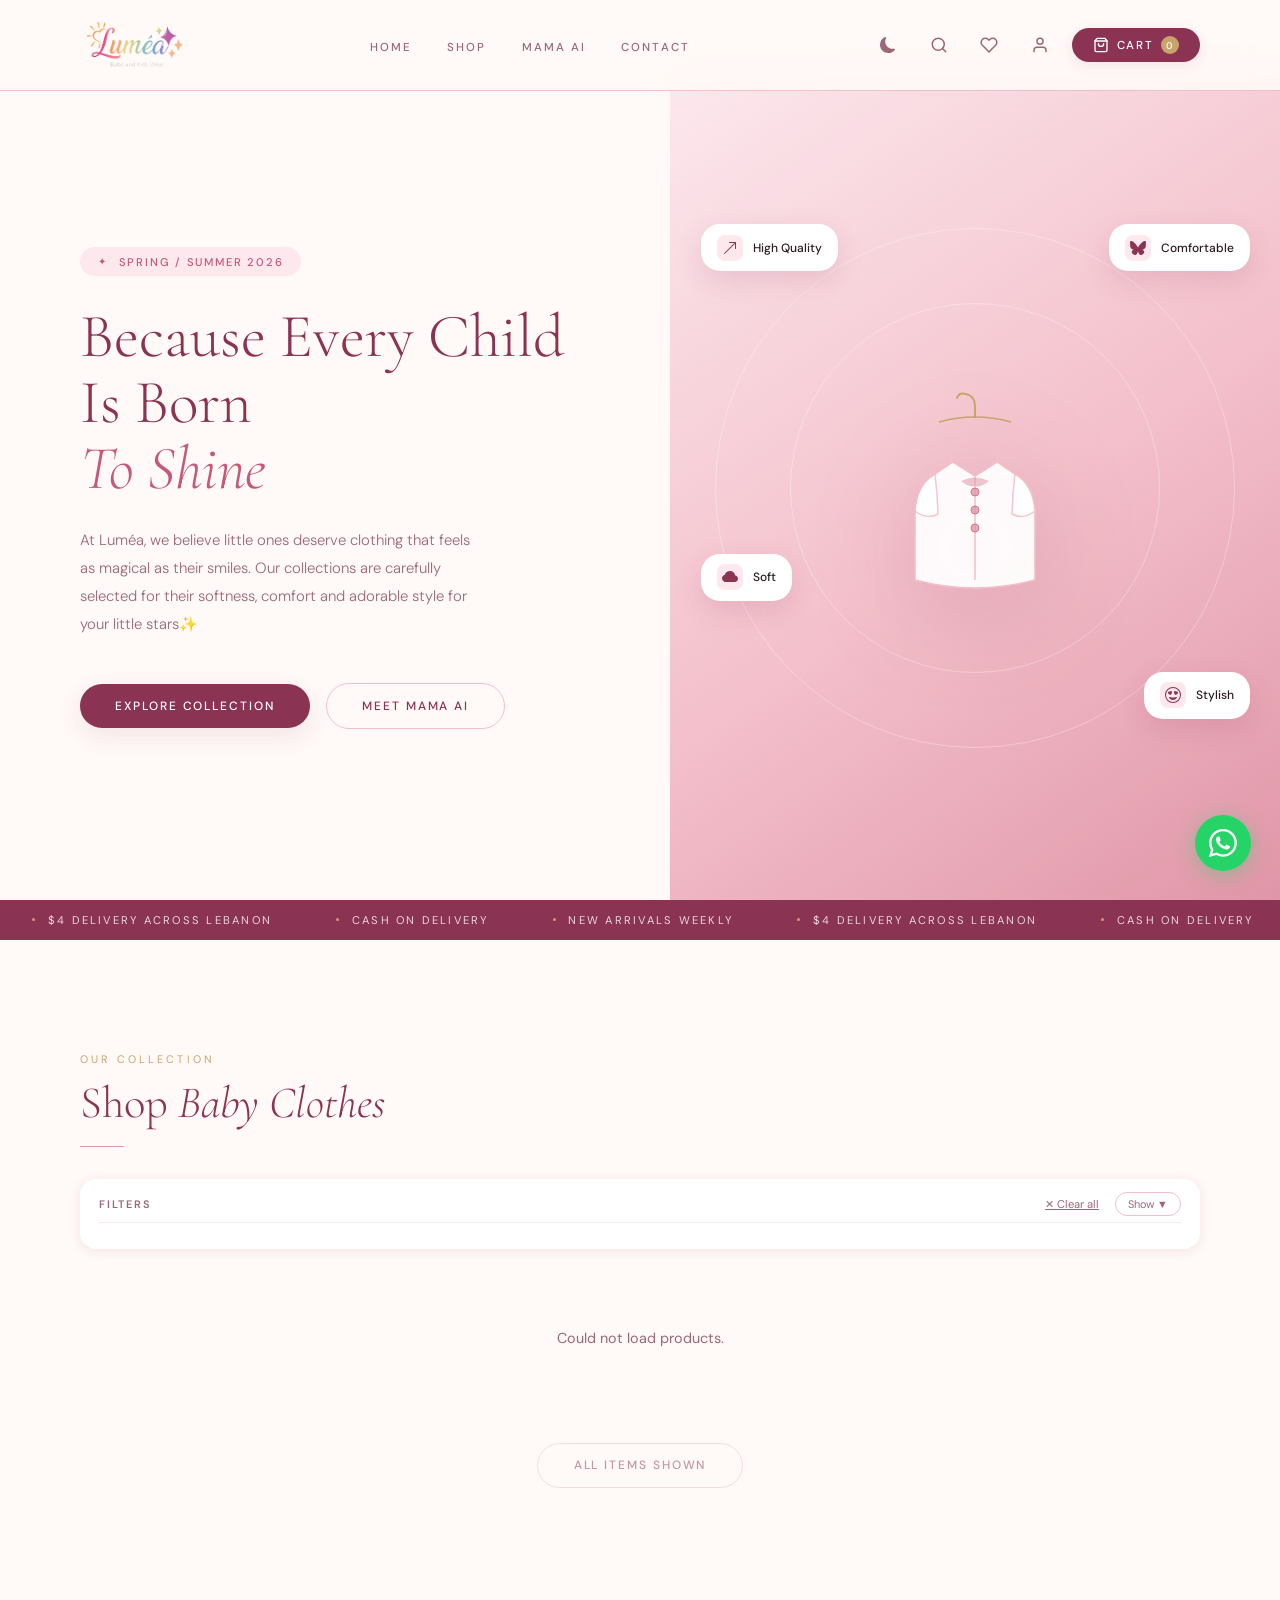
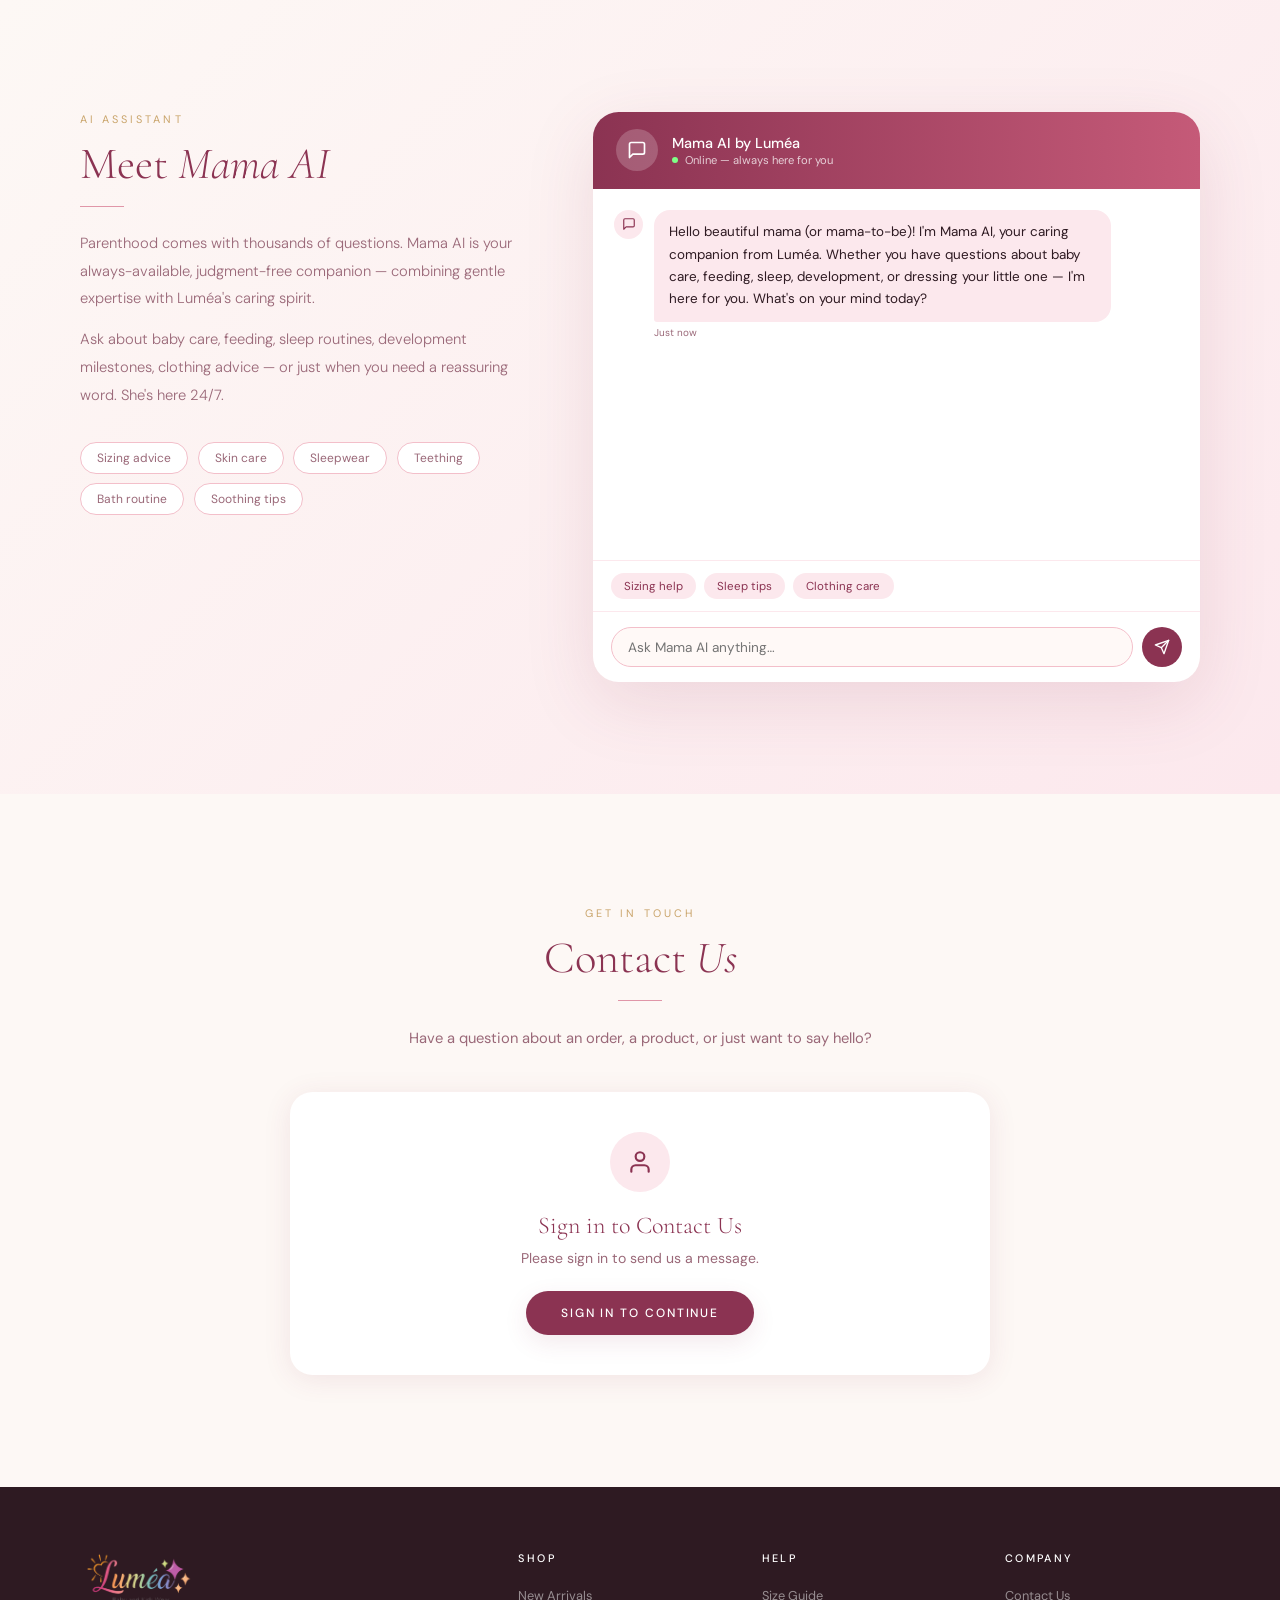
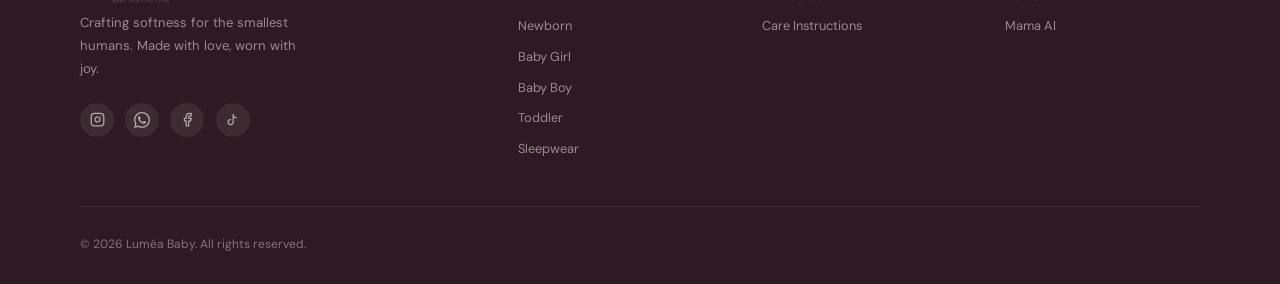
==== lumea/index.html @ 4247f4a2 "Updated version of project" ====
<!DOCTYPE html>
<html lang="en">
<head>
  <meta charset="UTF-8"/>
  <meta name="viewport" content="width=device-width, initial-scale=1.0"/>
  <meta name="color-scheme" content="only light"/>
  <meta name="theme-color" content="#fff9f7"/>
  <title>Luméa — Baby Clothes</title>
  <link rel="preconnect" href="https://fonts.googleapis.com">
  <link rel="preconnect" href="https://fonts.gstatic.com" crossorigin>
  <link href="https://fonts.googleapis.com/css2?family=Cormorant+Garamond:ital,wght@0,300;0,400;0,600;1,300;1,400&family=DM+Sans:wght@300;400;500&display=swap" rel="stylesheet">
  <link rel="stylesheet" href="style.css">
</head>
<body>

<!-- NAV -->
<nav id="nav">
  <a href="#home" class="nav-logo" style="display:flex;align-items:center"><img src="logo.png" alt="Luméa" style="height:52px;width:auto;display:block"></a>
  <ul class="nav-links">
    <li><a href="#home">Home</a></li>
    <li><a href="#shop">Shop</a></li>
    <li><a href="#mama-ai">Mama AI</a></li>
    <li><a href="#contact-sec">Contact</a></li>
  </ul>
  <div class="nav-right">
    <button class="icon-btn" id="theme-btn" title="Toggle dark mode">
      <svg id="theme-icon-moon" xmlns="http://www.w3.org/2000/svg" width="16" height="16" fill="currentColor" viewBox="0 0 16 16"><path d="M6 .278a.77.77 0 0 1 .08.858 7.2 7.2 0 0 0-.878 3.46c0 4.021 3.278 7.277 7.318 7.277q.792-.001 1.533-.16a.79.79 0 0 1 .81.316.73.73 0 0 1-.031.893A8.35 8.35 0 0 1 8.344 16C3.734 16 0 12.286 0 7.71 0 4.266 2.114 1.312 5.124.06A.75.75 0 0 1 6 .278"/></svg>
      <svg id="theme-icon-sun" xmlns="http://www.w3.org/2000/svg" width="16" height="16" fill="currentColor" viewBox="0 0 16 16" style="display:none"><path d="M8 12a4 4 0 1 0 0-8 4 4 0 0 0 0 8M8 0a.5.5 0 0 1 .5.5v2a.5.5 0 0 1-1 0v-2A.5.5 0 0 1 8 0m0 13a.5.5 0 0 1 .5.5v2a.5.5 0 0 1-1 0v-2A.5.5 0 0 1 8 13m8-5a.5.5 0 0 1-.5.5h-2a.5.5 0 0 1 0-1h2a.5.5 0 0 1 .5.5M3 8a.5.5 0 0 1-.5.5h-2a.5.5 0 0 1 0-1h2A.5.5 0 0 1 3 8m10.657-5.657a.5.5 0 0 1 0 .707l-1.414 1.415a.5.5 0 1 1-.707-.708l1.414-1.414a.5.5 0 0 1 .707 0m-9.193 9.193a.5.5 0 0 1 0 .707L3.05 13.657a.5.5 0 0 1-.707-.707l1.414-1.414a.5.5 0 0 1 .707 0m9.193 2.121a.5.5 0 0 1-.707 0l-1.414-1.414a.5.5 0 0 1 .707-.707l1.414 1.414a.5.5 0 0 1 0 .707M4.464 4.465a.5.5 0 0 1-.707 0L2.343 3.05a.5.5 0 1 1 .707-.707l1.414 1.414a.5.5 0 0 1 0 .708"/></svg>
    </button>
    <button class="icon-btn" id="nav-search-btn" title="Search">
      <svg xmlns="http://www.w3.org/2000/svg" width="18" height="18" viewBox="0 0 24 24" fill="none" stroke="currentColor" stroke-width="2" stroke-linecap="round" stroke-linejoin="round"><circle cx="11" cy="11" r="8"/><path d="m21 21-4.35-4.35"/></svg>
    </button>
    <button class="icon-btn" id="nav-wish-btn" title="Wishlist">
      <svg xmlns="http://www.w3.org/2000/svg" width="18" height="18" viewBox="0 0 24 24" fill="none" stroke="currentColor" stroke-width="2" stroke-linecap="round" stroke-linejoin="round"><path d="M20.84 4.61a5.5 5.5 0 0 0-7.78 0L12 5.67l-1.06-1.06a5.5 5.5 0 0 0-7.78 7.78l1.06 1.06L12 21.23l7.78-7.78 1.06-1.06a5.5 5.5 0 0 0 0-7.78z"/></svg>
    </button>
    <button class="icon-btn" id="nav-account-btn" title="My Account">
      <svg xmlns="http://www.w3.org/2000/svg" width="18" height="18" viewBox="0 0 24 24" fill="none" stroke="currentColor" stroke-width="2" stroke-linecap="round" stroke-linejoin="round"><path d="M20 21v-2a4 4 0 0 0-4-4H8a4 4 0 0 0-4 4v2"/><circle cx="12" cy="7" r="4"/></svg>
    </button>
    <button class="cart-btn" id="cart-btn">
      <svg xmlns="http://www.w3.org/2000/svg" width="16" height="16" viewBox="0 0 24 24" fill="none" stroke="currentColor" stroke-width="2" stroke-linecap="round" stroke-linejoin="round"><path d="M6 2 3 6v14a2 2 0 0 0 2 2h14a2 2 0 0 0 2-2V6l-3-4z"/><line x1="3" y1="6" x2="21" y2="6"/><path d="M16 10a4 4 0 0 1-8 0"/></svg>
      Cart <span id="cart-count">0</span>
    </button>
  </div>
</nav>

<!-- HERO -->
<section id="home">
  <div class="hero-left">
    <div class="hero-tag">Spring / Summer 2026</div>
    <h1 class="hero-h1">Because Every Child<br>Is Born<br><em>To Shine</em></h1>
    <p class="hero-p">At Luméa, we believe little ones deserve clothing that feels as magical as their smiles. Our collections are carefully selected for their softness, comfort and adorable style for your little stars✨</p>
    <div class="hero-btns">
      <a href="#shop" class="btn-fill">Explore Collection</a>
      <a href="#mama-ai" class="btn-outline">Meet Mama AI</a>
    </div>
  </div>
  <div class="hero-right">
    <div class="hero-ring ring-a"></div>
    <div class="hero-ring ring-b"></div>
    <div class="hero-svg-wrap">
      <svg width="200" height="260" viewBox="0 0 200 260" fill="none" xmlns="http://www.w3.org/2000/svg">
        <path d="M60 118 Q42 128 40 155 L40 224 Q100 240 160 224 L160 155 Q158 128 140 118 L122 106 L100 120 L78 106 Z" fill="white" opacity=".93" stroke="#f3bfca" stroke-width="1.5"/>
        <line x1="100" y1="120" x2="100" y2="224" stroke="#f3bfca" stroke-width="1.5"/>
        <circle cx="100" cy="136" r="4" fill="#e096a8" opacity=".8" stroke="#c55a78" stroke-width="1"/>
        <circle cx="100" cy="154" r="4" fill="#e096a8" opacity=".8" stroke="#c55a78" stroke-width="1"/>
        <circle cx="100" cy="172" r="4" fill="#e096a8" opacity=".8" stroke="#c55a78" stroke-width="1"/>
        <path d="M78 106 Q68 90 100 86 Q132 90 122 106" fill="none" stroke="#f3bfca" stroke-width="1.8"/>
        <path d="M60 118 Q42 128 40 155 Q52 164 63 158 L62 138Z" fill="white" opacity=".9" stroke="#f3bfca" stroke-width="1.5"/>
        <path d="M140 118 Q158 128 160 155 Q148 164 137 158 L138 138Z" fill="white" opacity=".9" stroke="#f3bfca" stroke-width="1.5"/>
        <path d="M86 125 Q100 118 114 125 Q106 132 100 130 Q94 132 86 125Z" fill="#e096a8" opacity=".55"/>
        <path d="M100 50 Q100 40 91 38 Q84 36 82 42" fill="none" stroke="#c9a46a" stroke-width="2" stroke-linecap="round"/>
        <line x1="100" y1="50" x2="100" y2="62" stroke="#c9a46a" stroke-width="2"/>
        <path d="M64 66 Q100 56 136 66" fill="none" stroke="#c9a46a" stroke-width="1.5"/>
      </svg>
    </div>
    <div class="hero-pip pip-1">
      <div class="pip-ico"><svg xmlns="http://www.w3.org/2000/svg" width="16" height="16" fill="currentColor" viewBox="0 0 16 16"><path fill-rule="evenodd" d="M14 2.5a.5.5 0 0 0-.5-.5h-6a.5.5 0 0 0 0 1h4.793L2.146 13.146a.5.5 0 0 0 .708.708L13 3.707V8.5a.5.5 0 0 0 1 0z"/></svg></div>High Quality
    </div>
    <div class="hero-pip pip-2">
      <div class="pip-ico"><svg xmlns="http://www.w3.org/2000/svg" width="16" height="16" fill="currentColor" viewBox="0 0 16 16"><path d="M8 15A7 7 0 1 1 8 1a7 7 0 0 1 0 14m0 1A8 8 0 1 0 8 0a8 8 0 0 0 0 16"/><path d="M11.315 10.014a.5.5 0 0 1 .548.736A4.5 4.5 0 0 1 7.965 13a4.5 4.5 0 0 1-3.898-2.25.5.5 0 0 1 .548-.736h.005l.017.005.067.015.252.055c.215.046.515.108.857.169.693.124 1.522.242 2.152.242s1.46-.118 2.152-.242a27 27 0 0 0 1.109-.224l.067-.015.017-.004.005-.002zM4.756 4.566c.763-1.424 4.02-.12.952 3.434-4.496-1.596-2.35-4.298-.952-3.434m6.488 0c1.398-.864 3.544 1.838-.952 3.434-3.067-3.554.19-4.858.952-3.434"/></svg></div>Stylish
    </div>
    <div class="hero-pip pip-3">
      <div class="pip-ico"><svg xmlns="http://www.w3.org/2000/svg" width="16" height="16" fill="currentColor" viewBox="0 0 16 16"><path d="M4.406 3.342A5.53 5.53 0 0 1 8 2c2.69 0 4.923 2 5.166 4.579C14.758 6.804 16 8.137 16 9.773 16 11.569 14.502 13 12.687 13H3.781C1.708 13 0 11.366 0 9.318c0-1.763 1.266-3.223 2.942-3.593.143-.863.698-1.723 1.464-2.383"/></svg></div>Soft
    </div>
    <div class="hero-pip pip-4">
      <div class="pip-ico"><svg xmlns="http://www.w3.org/2000/svg" width="16" height="16" fill="currentColor" class="bi bi-bluesky" viewBox="0 0 16 16">
  <path d="M3.468 1.948C5.303 3.325 7.276 6.118 8 7.616c.725-1.498 2.698-4.29 4.532-5.668C13.855.955 16 .186 16 2.632c0 .489-.28 4.105-.444 4.692-.572 2.04-2.653 2.561-4.504 2.246 3.236.551 4.06 2.375 2.281 4.2-3.376 3.464-4.852-.87-5.23-1.98-.07-.204-.103-.3-.103-.218 0-.081-.033.014-.102.218-.379 1.11-1.855 5.444-5.231 1.98-1.778-1.825-.955-3.65 2.28-4.2-1.85.315-3.932-.205-4.503-2.246C.28 6.737 0 3.12 0 2.632 0 .186 2.145.955 3.468 1.948"/>
</svg></div>Comfortable
    </div>
  </div>
</section>

<!-- MARQUEE -->
<div class="marquee-bar">
  <div class="marquee-track">
    <span class="m-item"><span class="m-dot"></span>$4 delivery across Lebanon</span>
    <span class="m-item"><span class="m-dot"></span>Cash on Delivery</span>
    <span class="m-item"><span class="m-dot"></span>New arrivals weekly</span>
    <span class="m-item"><span class="m-dot"></span>$4 delivery across Lebanon</span>
    <span class="m-item"><span class="m-dot"></span>Cash on Delivery</span>
    <span class="m-item"><span class="m-dot"></span>New arrivals weekly</span>
    <span class="m-item"><span class="m-dot"></span>$4 delivery across Lebanon</span>
    <span class="m-item"><span class="m-dot"></span>Cash on Delivery</span>
    <span class="m-item"><span class="m-dot"></span>New arrivals weekly</span>
  </div>
</div>

<!-- SHOP -->
<section id="shop">
  <div class="shop-header rv">
    <div class="sec-eye">Our Collection</div>
    <h2 class="sec-h rv d1">Shop <em>Baby Clothes</em></h2>
    <div class="sec-div rv d2"></div>
  </div>

  <!-- FILTERS -->
  <div class="filters-bar" id="filters-bar">
    <div class="filters-bar-top">
      <span class="filters-bar-title">Filters</span>
      <div style="display:flex;align-items:center;gap:1rem">
        <button class="fc-clear-all" onclick="clearAllFilters()">✕ Clear all</button>
        <button class="fc-toggle" id="fc-toggle-btn" onclick="toggleFilters()">Hide ▲</button>
      </div>
    </div>
    <div class="filters-body" id="filters-body">

      <div class="filter-row">
        <span class="filter-label">Type</span>
        <div class="filter-chips" id="fc-type">
          <button class="fc active" data-group="type" data-val="all">All</button>
          <button class="fc" data-group="type" data-val="clothes">Clothes</button>
          <button class="fc" data-group="type" data-val="blankets">Blankets</button>
          <button class="fc" data-group="type" data-val="accessories">Accessories</button>
        </div>
      </div>

      <div class="filter-row">
        <span class="filter-label">Age</span>
        <div class="filter-chips" id="fc-age">
          <button class="fc active" data-group="age" data-val="all">All</button>
          <button class="fc" data-group="age" data-val="newborn">Newborn</button>
          <button class="fc" data-group="age" data-val="baby">Baby</button>
          <button class="fc" data-group="age" data-val="toddler">Toddler</button>
        </div>
      </div>

      <div class="filter-row">
        <span class="filter-label">Gender</span>
        <div class="filter-chips" id="fc-gender">
          <button class="fc active" data-group="gender" data-val="all">All</button>
          <button class="fc" data-group="gender" data-val="girl">Girl</button>
          <button class="fc" data-group="gender" data-val="boy">Boy</button>
          <button class="fc" data-group="gender" data-val="unisex">Unisex</button>
        </div>
      </div>

      <div class="filter-row">
        <span class="filter-label">Season</span>
        <div class="filter-chips" id="fc-season">
          <button class="fc active" data-group="season" data-val="all">All</button>
          <button class="fc" data-group="season" data-val="spring">Spring</button>
          <button class="fc" data-group="season" data-val="summer">Summer</button>
          <button class="fc" data-group="season" data-val="winter">Winter / Autumn</button>
        </div>
      </div>

      <div class="filter-row">
        <span class="filter-label">Size</span>
        <div class="filter-chips" id="fc-size">
          <button class="fc active" data-group="size" data-val="all">All</button>
          <button class="fc" data-group="size" data-val="0-3M">0-3M</button>
          <button class="fc" data-group="size" data-val="3-6M">3-6M</button>
          <button class="fc" data-group="size" data-val="6-9M">6-9M</button>
          <button class="fc" data-group="size" data-val="9-12M">9-12M</button>
          <button class="fc" data-group="size" data-val="12-18M">12-18M</button>
          <button class="fc" data-group="size" data-val="18-24M">18-24M</button>
          <button class="fc" data-group="size" data-val="2Y">2Y</button>
          <button class="fc" data-group="size" data-val="3Y">3Y</button>
          <button class="fc" data-group="size" data-val="4Y">4Y</button>
          <button class="fc" data-group="size" data-val="5Y">5Y</button>
          <button class="fc" data-group="size" data-val="6Y">6Y</button>
        </div>
      </div>

      <div class="filter-row">
        <span class="filter-label">Price</span>
        <div style="display:flex;align-items:center;gap:.8rem;flex:1">
          <div class="fc-price-wrap">
            <div class="fc-price-track"><div class="fc-price-fill" id="fc-price-fill"></div></div>
            <input type="range" id="fc-price-min" min="0" max="50" value="0" step="1" class="fc-range" oninput="updateFcPrice()">
            <input type="range" id="fc-price-max" min="0" max="50" value="50" step="1" class="fc-range" oninput="updateFcPrice()">
          </div>
          <span class="fc-price-label" id="fc-price-label">$0 — $50+</span>
        </div>
      </div>

      <div class="filter-row">
        <span class="filter-label">Badge</span>
        <div class="filter-chips" id="fc-badge">
          <button class="fc active" data-group="badge" data-val="all">All</button>
          <button class="fc" data-group="badge" data-val="new">New</button>
          <button class="fc" data-group="badge" data-val="sale">Sale</button>
          <button class="fc" data-group="badge" data-val="bestseller">Bestseller</button>
        </div>
      </div>

    </div>
  </div>

  <div class="prod-grid" id="prod-grid"></div>
  <div class="view-all rv"><button class="btn-outline" id="load-btn">Load More</button></div>
</section>

<!-- MAMA AI -->
<section id="mama-ai">
  <div class="mama-grid">
    <div>
      <div class="sec-eye rv">AI Assistant</div>
      <h2 class="sec-h rv d1">Meet <em>Mama AI</em></h2>
      <div class="sec-div rv d2"></div>
      <p class="mama-body rv d2">Parenthood comes with thousands of questions. Mama AI is your always-available, judgment-free companion — combining gentle expertise with Luméa's caring spirit.</p>
      <p class="mama-body rv d3" style="margin-top:.8rem">Ask about baby care, feeding, sleep routines, development milestones, clothing advice — or just when you need a reassuring word. She's here 24/7.</p>
      <div class="pills rv d3">
        <span class="pill" onclick="quickSend('How do I choose the right baby clothing size?')">Sizing advice</span>
        <span class="pill" onclick="quickSend('My newborn has a rash, what should I do?')">Skin care</span>
        <span class="pill" onclick="quickSend('What should my baby wear to sleep?')">Sleepwear</span>
        <span class="pill" onclick="quickSend('When do babies start teething?')">Teething</span>
        <span class="pill" onclick="quickSend('How often should I bathe my newborn?')">Bath routine</span>
        <span class="pill" onclick="quickSend('My baby won\'t stop crying. What can I try?')">Soothing tips</span>
      </div>
    </div>
    <div class="chat-win rv d2">
      <div class="chat-hd">
        <div class="chat-av"><svg xmlns="http://www.w3.org/2000/svg" width="20" height="20" viewBox="0 0 24 24" fill="none" stroke="currentColor" stroke-width="2" stroke-linecap="round" stroke-linejoin="round"><path d="M21 15a2 2 0 0 1-2 2H7l-4 4V5a2 2 0 0 1 2-2h14a2 2 0 0 1 2 2z"/></svg></div>
        <div><div class="chat-nm">Mama AI by Luméa</div><div class="chat-st"><span class="st-dot"></span>Online — always here for you</div></div>
      </div>
      <div class="chat-msgs" id="chat-msgs">
        <div class="msg">
          <div class="msg-av"><svg xmlns="http://www.w3.org/2000/svg" width="14" height="14" viewBox="0 0 24 24" fill="none" stroke="currentColor" stroke-width="2" stroke-linecap="round" stroke-linejoin="round"><path d="M21 15a2 2 0 0 1-2 2H7l-4 4V5a2 2 0 0 1 2-2h14a2 2 0 0 1 2 2z"/></svg></div>
          <div><div class="bub">Hello beautiful mama (or mama-to-be)! I'm Mama AI, your caring companion from Luméa. Whether you have questions about baby care, feeding, sleep, development, or dressing your little one — I'm here for you. What's on your mind today?</div><div class="msg-t">Just now</div></div>
        </div>
      </div>
      <div class="chat-suggs">
        <button class="chip" onclick="quickSend('What size should I buy for a 3-month-old?')">Sizing help</button>
        <button class="chip" onclick="quickSend('My baby is not sleeping well. Any advice?')">Sleep tips</button>
        <button class="chip" onclick="quickSend('How do I care for organic cotton baby clothes?')">Clothing care</button>
      </div>
      <div class="chat-inp-row">
        <input class="chat-inp" id="chat-inp" type="text" placeholder="Ask Mama AI anything…" />
        <button class="chat-send" id="send-btn" onclick="sendMsg()">
          <svg xmlns="http://www.w3.org/2000/svg" width="16" height="16" viewBox="0 0 24 24" fill="none" stroke="currentColor" stroke-width="2" stroke-linecap="round" stroke-linejoin="round"><line x1="22" y1="2" x2="11" y2="13"/><polygon points="22 2 15 22 11 13 2 9 22 2"/></svg>
        </button>
      </div>
    </div>
  </div>
</section>

<!-- CONTACT -->
<section id="contact-sec" style="padding:7rem 5rem;background:var(--cream)">
  <div style="max-width:700px;margin:0 auto;text-align:center">
    <div class="sec-eye rv">Get in Touch</div>
    <h2 class="sec-h rv d1">Contact <em>Us</em></h2>
    <div class="sec-div rv d2" style="margin:1rem auto 1.5rem"></div>
    <p style="font-size:.92rem;color:var(--muted);line-height:1.8;margin-bottom:2.5rem" class="rv d2">Have a question about an order, a product, or just want to say hello?</p>
    <div id="contact-signin-prompt" style="display:none;background:white;border-radius:1.4rem;padding:2.5rem;box-shadow:0 4px 28px var(--shadow)">
      <div style="width:60px;height:60px;border-radius:50%;background:var(--blush);display:flex;align-items:center;justify-content:center;margin:0 auto 1.2rem;color:var(--wine)"><svg xmlns="http://www.w3.org/2000/svg" width="26" height="26" viewBox="0 0 24 24" fill="none" stroke="currentColor" stroke-width="2" stroke-linecap="round" stroke-linejoin="round"><path d="M20 21v-2a4 4 0 0 0-4-4H8a4 4 0 0 0-4 4v2"/><circle cx="12" cy="7" r="4"/></svg></div>
      <h3 style="font-family:'Cormorant Garamond',serif;font-size:1.5rem;font-weight:300;color:var(--wine);margin-bottom:.6rem">Sign in to Contact Us</h3>
      <p style="font-size:.88rem;color:var(--muted);margin-bottom:1.5rem">Please sign in to send us a message.</p>
      <button class="btn-fill" onclick="openPage('page-signin')" style="margin:0 auto;display:inline-block">Sign In to Continue</button>
    </div>
    <div id="contact-form-wrap" style="display:none;background:white;border-radius:1.4rem;padding:2.5rem;box-shadow:0 4px 28px var(--shadow);text-align:left">
      <div style="display:flex;align-items:center;gap:.8rem;margin-bottom:1.8rem;padding-bottom:1.2rem;border-bottom:1px solid var(--blush)">
        <div style="width:42px;height:42px;border-radius:50%;background:var(--blush);display:flex;align-items:center;justify-content:center;color:var(--wine)"><svg xmlns="http://www.w3.org/2000/svg" width="18" height="18" viewBox="0 0 24 24" fill="none" stroke="currentColor" stroke-width="2" stroke-linecap="round" stroke-linejoin="round"><path d="M20 21v-2a4 4 0 0 0-4-4H8a4 4 0 0 0-4 4v2"/><circle cx="12" cy="7" r="4"/></svg></div>
        <div><div style="font-size:.88rem;font-weight:500;color:var(--text)" id="contact-user-name">—</div><div style="font-size:.75rem;color:var(--muted)" id="contact-user-email">—</div></div>
      </div>
      <div class="fm-group"><label class="fm-label">Subject</label><select class="fm-input" id="contact-subject" style="cursor:pointer"><option value="">Select a subject...</option><option value="order">Order Support</option><option value="product">Product Question</option><option value="return">Return / Refund</option><option value="delivery">Delivery Inquiry</option><option value="other">Other</option></select></div>
      <div class="fm-group"><label class="fm-label">Message</label><textarea class="fm-input" id="contact-message" placeholder="Tell us how we can help you..." style="resize:vertical;min-height:130px"></textarea></div>
      <button class="pm-btn" style="max-width:200px" onclick="sendContactMessage()">Send Message</button>
    </div>
  </div>
</section>

<!-- FOOTER -->
<footer id="footer-sec">
  <div class="foot-grid">
    <div class="f-brand">
      <a href="#home" style="display:inline-block"><img src="logo.png" alt="Luméa" style="height:56px;width:auto;display:block"></a>
      <p>Crafting softness for the smallest humans. Made with love, worn with joy.</p>
      <div class="f-socials">
        <button class="f-soc" title="Instagram" onclick="window.open('https://www.instagram.com/lumeababykids.lb/','_blank')">
          <svg xmlns="http://www.w3.org/2000/svg" width="15" height="15" viewBox="0 0 24 24" fill="none" stroke="currentColor" stroke-width="2" stroke-linecap="round" stroke-linejoin="round"><rect x="2" y="2" width="20" height="20" rx="5" ry="5"/><path d="M16 11.37A4 4 0 1 1 12.63 8 4 4 0 0 1 16 11.37z"/><line x1="17.5" y1="6.5" x2="17.51" y2="6.5"/></svg>
        </button>
        <button class="f-soc" title="WhatsApp" onclick="window.open('https://wa.me/96179144772','_blank')">
          <svg xmlns="http://www.w3.org/2000/svg" width="16" height="16" fill="currentColor" viewBox="0 0 16 16"><path d="M13.601 2.326A7.85 7.85 0 0 0 7.994 0C3.627 0 .068 3.558.064 7.926c0 1.399.366 2.76 1.057 3.965L0 16l4.204-1.102a7.9 7.9 0 0 0 3.79.965h.004c4.368 0 7.926-3.558 7.93-7.93A7.9 7.9 0 0 0 13.6 2.326zM7.994 14.521a6.6 6.6 0 0 1-3.356-.92l-.24-.144-2.494.654.666-2.433-.156-.251a6.56 6.56 0 0 1-1.007-3.505c0-3.626 2.957-6.584 6.591-6.584a6.56 6.56 0 0 1 4.66 1.931 6.56 6.56 0 0 1 1.928 4.66c-.004 3.639-2.961 6.592-6.592 6.592m3.615-4.934c-.197-.099-1.17-.578-1.353-.646-.182-.065-.315-.099-.445.099-.133.197-.513.646-.627.775-.114.133-.232.148-.43.05-.197-.1-.836-.308-1.592-.985-.59-.525-.985-1.175-1.103-1.372-.114-.198-.011-.304.088-.403.087-.088.197-.232.296-.346.1-.114.133-.198.198-.33.065-.134.034-.248-.015-.347-.05-.099-.445-1.076-.612-1.47-.16-.389-.323-.335-.445-.34-.114-.007-.247-.007-.38-.007a.73.73 0 0 0-.529.247c-.182.198-.691.677-.691 1.654s.71 1.916.81 2.049c.098.133 1.394 2.132 3.383 2.992.47.205.84.326 1.129.418.475.152.904.129 1.246.08.38-.058 1.171-.48 1.338-.943.164-.464.164-.86.114-.943-.049-.084-.182-.133-.38-.232"/></svg>
        </button>
        <button class="f-soc" title="Facebook" onclick="window.open('https://www.facebook.com/people/Lum%C3%A9a/61579490827735/','_blank')">
          <svg xmlns="http://www.w3.org/2000/svg" width="15" height="15" viewBox="0 0 24 24" fill="none" stroke="currentColor" stroke-width="2" stroke-linecap="round" stroke-linejoin="round"><path d="M18 2h-3a5 5 0 0 0-5 5v3H7v4h3v8h4v-8h3l1-4h-4V7a1 1 0 0 1 1-1h3z"/></svg>
        </button>
        <button class="f-soc" title="TikTok" onclick="window.open('https://www.tiktok.com/@lumeababykids.lb','_blank')">
          <svg xmlns="http://www.w3.org/2000/svg" width="15" height="15" viewBox="0 0 24 24" fill="none" stroke="currentColor" stroke-width="2" stroke-linecap="round" stroke-linejoin="round"><path d="M9 12a4 4 0 1 0 4 4V4a5 5 0 0 0 5 5"/></svg>
        </button>
      </div>
    </div>
    <div class="f-col"><h5>Shop</h5><ul><li><a href="#shop">New Arrivals</a></li><li><a href="#shop">Newborn</a></li><li><a href="#shop">Baby Girl</a></li><li><a href="#shop">Baby Boy</a></li><li><a href="#shop">Toddler</a></li><li><a href="#shop">Sleepwear</a></li></ul></div>
    <div class="f-col"><h5>Help</h5><ul><li><a href="#mama-ai">Size Guide</a></li><li><a href="#mama-ai">Care Instructions</a></li></ul></div>
    <div class="f-col"><h5>Company</h5><ul><li><a href="#contact-sec">Contact Us</a></li><li><a href="#mama-ai">Mama AI</a></li></ul></div>
  </div>
  <div class="foot-bottom">
    <span>© 2026 Luméa Baby. All rights reserved.</span>
  </div>
</footer>

<!-- CHECKOUT -->
<div class="page-modal" id="page-checkout">
  <nav class="pm-nav">
    <a class="nav-logo" onclick="closePage('page-checkout')" style="cursor:pointer;display:flex;align-items:center"><img src="logo.png" alt="Luméa" style="height:52px;width:auto;display:block"></a>
    <div class="pm-breadcrumb">Home <span>›</span> Cart <span>›</span> <span>Checkout</span></div>
    <button class="pm-close" onclick="closePage('page-checkout')">✕</button>
  </nav>
  <div class="pm-body">
    <div class="checkout-steps">
      <div class="step done" id="step-1"><div class="step-num">✓</div>Cart</div>
      <div class="step-line"></div>
      <div class="step active" id="step-2"><div class="step-num">2</div>Details</div>
      <div class="step-line"></div>
      <div class="step" id="step-3"><div class="step-num">3</div>Confirm</div>
    </div>
    <div class="checkout-grid" id="checkout-main">
      <div class="checkout-left">
        <div id="panel-shipping">
          <div class="pm-title">Your <em>Details</em></div>
          <p class="pm-sub">Enter your info and we'll deliver to you. Payment is cash on arrival.</p>
          <div id="co-options-wrap">
            <div id="co-option-saved" style="display:none">
              <div class="fm-section-title">Option 1 — Use a Saved Address</div>
              <div id="co-addr-cards" style="display:flex;flex-direction:column;gap:.8rem;margin-bottom:1.5rem"></div>
            </div>
            <div id="co-divider" style="display:none;text-align:center;margin:1.2rem 0;color:var(--muted);font-size:.78rem;letter-spacing:.14em;text-transform:uppercase;position:relative">
              <span style="background:var(--warm);padding:0 1rem;position:relative;z-index:1">or</span>
              <div style="position:absolute;top:50%;left:0;right:0;height:1px;background:var(--rose);z-index:0"></div>
            </div>
            <div id="co-option-new">
              <div id="co-new-addr-label" class="fm-section-title" style="display:none">Option 2 — Enter a New Address</div>
              <div class="fm-row">
                <div class="fm-group"><label class="fm-label">First Name *</label><input class="fm-input" id="co-fname" placeholder="First Name"/></div>
                <div class="fm-group"><label class="fm-label">Last Name *</label><input class="fm-input" id="co-lname" placeholder="Last Name"/></div>
              </div>
              <div class="fm-group"><label class="fm-label">Email Address *</label><input class="fm-input" id="co-email" type="email" placeholder="Email Address"/></div>
              <div class="fm-group"><label class="fm-label">Phone Number *</label><input class="fm-input" id="co-phone" type="tel" placeholder="Phone Number"/></div>
              <div class="fm-group"><label class="fm-label">Street Address *</label><input class="fm-input" id="co-street" placeholder="Street Address"/></div>
              <div class="fm-row">
                <div class="fm-group"><label class="fm-label">Building *</label><input class="fm-input" id="co-building" placeholder="Building name / No."/></div>
                <div class="fm-group"><label class="fm-label">Floor *</label><input class="fm-input" id="co-floor" placeholder="Floor No."/></div>
              </div>
              <div class="fm-group"><label class="fm-label">City *</label><input class="fm-input" id="co-city" placeholder="City"/></div>
              <div class="fm-group"><label class="fm-label">Country</label><input class="fm-input" value="Lebanon" readonly style="background:var(--blush);cursor:not-allowed;color:var(--muted)"/></div>
            </div>
          </div>
          <div style="background:linear-gradient(135deg,rgba(139,51,82,.06),rgba(197,90,120,.04));border:1.5px solid var(--rose);border-radius:1rem;padding:1.2rem 1.4rem;margin:1.5rem 0;display:flex;align-items:center;gap:1rem">
            <div style="width:42px;height:42px;border-radius:50%;background:var(--blush);display:flex;align-items:center;justify-content:center;flex-shrink:0;color:var(--wine)">
              <svg xmlns="http://www.w3.org/2000/svg" width="20" height="20" viewBox="0 0 24 24" fill="none" stroke="currentColor" stroke-width="2" stroke-linecap="round" stroke-linejoin="round"><line x1="12" y1="1" x2="12" y2="23"/><path d="M17 5H9.5a3.5 3.5 0 0 0 0 7h5a3.5 3.5 0 0 1 0 7H6"/></svg>
            </div>
            <div>
              <div style="font-size:.88rem;font-weight:600;color:var(--wine);margin-bottom:.2rem">Cash on Delivery</div>
            </div>
          </div>
          <div style="margin:1.2rem 0">
            <div style="font-size:.7rem;font-weight:500;letter-spacing:.16em;text-transform:uppercase;color:var(--muted);margin-bottom:.6rem">Discount Code</div>
            <div style="display:flex;gap:.6rem">
              <input class="fm-input" id="co-discount-code" placeholder="Enter code (e.g. SUMMER20)" style="flex:1;text-transform:uppercase" oninput="this.value=this.value.toUpperCase()"/>
              <button onclick="applyDiscount()" style="padding:.7rem 1.2rem;background:var(--wine);color:white;border:none;border-radius:.8rem;cursor:pointer;font-family:'DM Sans',sans-serif;font-size:.78rem;font-weight:500;white-space:nowrap;transition:all .2s">Apply</button>
            </div>
            <div id="co-discount-msg" style="font-size:.78rem;margin-top:.5rem"></div>
          </div>
          <button class="pm-btn" onclick="goToPayment()">Confirm Order →</button>
        </div>
      </div>
      <div class="checkout-right">
        <div class="order-summary">
          <div class="os-title">Order Summary</div>
          <div id="os-items"><div style="text-align:center;padding:1.5rem;color:var(--muted);font-size:.85rem">Your cart is empty</div></div>
          <div class="os-totals">
            <div class="os-row"><span>Subtotal</span><span id="os-subtotal">$0.00</span></div>
            <div class="os-row" id="os-discount-row" style="display:none"><span id="os-discount-label">Discount</span><span id="os-discount-val" style="color:#27ae60;font-weight:500">-$0.00</span></div>
            <div class="os-row"><span>Delivery</span><span style="color:var(--wine);font-weight:500">$4.00</span></div>
            <div class="os-row total"><span>Total</span><span id="os-total">$0.00</span></div>
          </div>
        </div>
        <div style="background:var(--blush);border-radius:1rem;padding:1rem 1.2rem;font-size:.78rem;color:var(--muted);line-height:1.6">Cash on Delivery &nbsp;·&nbsp; Lebanon only</div>
      </div>
    </div>
    <div class="checkout-success" id="checkout-success">
      <div class="success-icon">
        <svg xmlns="http://www.w3.org/2000/svg" width="40" height="40" viewBox="0 0 24 24" fill="none" stroke="white" stroke-width="2.5" stroke-linecap="round" stroke-linejoin="round"><polyline points="20 6 9 17 4 12"/></svg>
      </div>
      <div class="success-title">Order <em>Confirmed!</em></div>
      <p class="success-sub">Thank you for your Luméa order! We'll be in touch to arrange delivery. Payment is cash on arrival. 🌸</p>
      <div style="display:flex;gap:1rem;justify-content:center;flex-wrap:wrap">
        <button class="pm-btn" style="width:auto;padding:.9rem 2.5rem" onclick="closePage('page-checkout');resetCheckout()">Continue Shopping</button>
        <button class="pm-btn-outline" style="width:auto;padding:.9rem 2.5rem" onclick="closePage('page-checkout');openPage('page-account')">View Orders</button>
      </div>
    </div>
  </div>
</div>

<!-- SIGN IN -->
<div class="page-modal" id="page-signin">
  <nav class="pm-nav">
    <a class="nav-logo" onclick="closePage('page-signin')" style="cursor:pointer;display:flex;align-items:center"><img src="logo.png" alt="Luméa" style="height:52px;width:auto;display:block"></a>
    <div class="pm-breadcrumb">Home <span>›</span> <span>Sign In</span></div>
    <button class="pm-close" onclick="closePage('page-signin')">✕</button>
  </nav>
  <div class="auth-wrap">
    <div class="auth-card">
      <div class="auth-logo" style="text-align:center"><img src="logo.png" alt="Luméa" style="height:60px;width:auto;display:block;margin:0 auto 1rem"></div>

      <!-- Step 1: Normal sign in -->
      <div id="si-step-login">
        <div class="auth-tagline">Welcome back, mama</div>
        <div class="auth-divider"><span>sign in with email</span></div>
        <div class="auth-title">Sign <em>In</em></div>
        <div class="fm-group"><label class="fm-label">Email Address</label><input class="fm-input" id="si-email" type="email" placeholder="hello@example.com"/></div>
        <div class="fm-group"><label class="fm-label">Password</label><div class="input-wrap"><input class="fm-input" id="si-pass" type="password" placeholder="Your password" style="padding-right:3rem"/><button class="eye-btn" id="eye-si" onclick="togglePw('si-pass',this)"></button></div></div>
        <div style="text-align:right;margin-bottom:1.2rem"><a class="auth-link" style="font-size:.8rem;cursor:pointer" onclick="showForgotPassword()">Forgot password?</a></div>
        <div class="auth-check-wrap" style="margin-bottom:1.2rem"><input type="checkbox" id="si-remember"><label for="si-remember">Stay signed in</label></div>
        <button class="pm-btn" onclick="doSignIn()">Sign In →</button>
        <div class="auth-footer">Don't have an account? <a class="auth-link" onclick="switchAuth('page-signin','page-register')">Create one →</a></div>
      </div>

      <!-- Step 2: Enter email to receive code -->
      <div id="si-step-forgot" style="display:none">
        <div class="auth-tagline">No worries, it happens</div>
        <div class="auth-title">Forgot <em>Password</em></div>
        <p style="font-size:.85rem;color:var(--muted);margin-bottom:1.5rem;line-height:1.6">Enter your email and we'll send you a 6-digit reset code.</p>
        <div class="fm-group"><label class="fm-label">Email Address</label><input class="fm-input" id="fp-email" type="email" placeholder="hello@example.com"/></div>
        <button class="pm-btn" onclick="sendResetCode()">Send Reset Code →</button>
        <div class="auth-footer"><a class="auth-link" style="cursor:pointer" onclick="showSignInForm()">← Back to Sign In</a></div>
      </div>

      <!-- Step 3: Enter code + new password -->
      <div id="si-step-reset" style="display:none">
        <div class="auth-tagline">Almost there</div>
        <div class="auth-title">New <em>Password</em></div>
        <p style="font-size:.85rem;color:var(--muted);margin-bottom:1.5rem;line-height:1.6">Enter the 6-digit code sent to <strong id="fp-email-display"></strong></p>
        <div class="fm-group"><label class="fm-label">Reset Code</label><input class="fm-input" id="fp-code" type="text" placeholder="123456" maxlength="6" inputmode="numeric"/></div>
        <div class="fm-group"><label class="fm-label">New Password</label><div class="input-wrap"><input class="fm-input" id="fp-new-pass" type="password" placeholder="Min. 8 characters" style="padding-right:3rem"/><button class="eye-btn" onclick="togglePw('fp-new-pass',this)"></button></div></div>
        <button class="pm-btn" onclick="doResetPassword()">Reset Password →</button>
        <div class="auth-footer"><a class="auth-link" style="cursor:pointer" onclick="showForgotPassword()">← Resend code</a></div>
      </div>

    </div>
  </div>
</div>

<!-- REGISTER -->
<div class="page-modal" id="page-register">
  <nav class="pm-nav">
    <a class="nav-logo" onclick="closePage('page-register')" style="cursor:pointer;display:flex;align-items:center"><img src="logo.png" alt="Luméa" style="height:52px;width:auto;display:block"></a>
    <div class="pm-breadcrumb">Home <span>›</span> <span>Create Account</span></div>
    <button class="pm-close" onclick="closePage('page-register')">✕</button>
  </nav>
  <div class="auth-wrap">
    <div class="auth-card">
      <div class="auth-logo" style="text-align:center"><img src="logo.png" alt="Luméa" style="height:60px;width:auto;display:block;margin:0 auto 1rem"></div>
      <div class="auth-tagline">Join the Luméa family</div>
      <div class="auth-divider"><span>create with email</span></div>
      <div class="auth-title">Create <em>Account</em></div>
      <div class="fm-row">
        <div class="fm-group"><label class="fm-label">First Name</label><input class="fm-input" id="reg-fname" placeholder="First Name"/></div>
        <div class="fm-group"><label class="fm-label">Last Name</label><input class="fm-input" id="reg-lname" placeholder="Last Name"/></div>
      </div>
      <div class="fm-group"><label class="fm-label">Email Address</label><input class="fm-input" id="reg-email" type="email" placeholder="Email Address"/></div>
      <div class="fm-group"><label class="fm-label">Password</label><div class="input-wrap"><input class="fm-input" id="reg-pass" type="password" placeholder="Create a strong password" style="padding-right:3rem"/><button class="eye-btn" id="eye-reg" onclick="togglePw('reg-pass',this)"></button></div><div class="pw-strength" id="pw-bars"><div class="pw-bar" id="pb1"></div><div class="pw-bar" id="pb2"></div><div class="pw-bar" id="pb3"></div><div class="pw-bar" id="pb4"></div></div><div style="font-size:.72rem;color:var(--muted);margin-top:.4rem" id="pw-hint">Use 8+ characters with letters, numbers & symbols</div></div>
      <div class="auth-check-wrap"><input type="checkbox" id="reg-terms"><label for="reg-terms">I agree to the <a class="auth-link">Terms of Service</a> and <a class="auth-link">Privacy Policy</a></label></div>
      <div class="auth-check-wrap"><input type="checkbox" id="reg-newsletter" checked><label for="reg-newsletter">Subscribe to our newsletter for offers & updates</label></div>
      <div id="reg-step-1">
        <button class="pm-btn" onclick="sendVerificationCode()">Send Verification Code →</button>
      </div>
      <div id="reg-step-2" style="display:none">
        <div style="background:var(--blush);border-radius:1rem;padding:1rem 1.2rem;margin-bottom:1.2rem;font-size:.84rem;color:var(--muted);line-height:1.6">
          📧 A 6-digit code was sent to <strong id="reg-email-display" style="color:var(--wine)"></strong>. Check your inbox (and spam folder).
        </div>
        <div class="fm-group">
          <label class="fm-label">Verification Code</label>
          <input class="fm-input" id="reg-code" type="text" placeholder="123456" maxlength="6" style="letter-spacing:.3em;font-size:1.3rem;text-align:center"/>
        </div>
        <button class="pm-btn" onclick="doRegister()">Create My Account →</button>
        <div style="text-align:center;margin-top:.8rem">
          <a class="auth-link" style="font-size:.8rem" onclick="resendVerificationCode()">Resend code</a>
        </div>
      </div>
      <div class="auth-footer">Already have an account? <a class="auth-link" onclick="switchAuth('page-register','page-signin')">Sign in →</a></div>
    </div>
  </div>
</div>

<!-- ACCOUNT -->
<div class="page-modal" id="page-account">
  <nav class="pm-nav">
    <a class="nav-logo" onclick="closePage('page-account')" style="cursor:pointer;display:flex;align-items:center"><img src="logo.png" alt="Luméa" style="height:52px;width:auto;display:block"></a>
    <div class="pm-breadcrumb">Home <span>›</span> <span>My Account</span></div>
    <button class="pm-close" onclick="closePage('page-account')">✕</button>
  </nav>
  <div class="pm-body">
    <div class="account-grid">
      <div class="acc-sidebar">
        <div class="acc-avatar"><svg xmlns="http://www.w3.org/2000/svg" width="32" height="32" viewBox="0 0 24 24" fill="none" stroke="currentColor" stroke-width="1.5" stroke-linecap="round" stroke-linejoin="round"><path d="M20 21v-2a4 4 0 0 0-4-4H8a4 4 0 0 0-4 4v2"/><circle cx="12" cy="7" r="4"/></svg></div>
        <div class="acc-name" id="acc-display-name">My Account</div>
        <div class="acc-email" id="acc-display-email">—</div>
        <div class="acc-menu">
          <button class="acc-menu-item active" onclick="accTab(this,'tab-orders')"><svg xmlns="http://www.w3.org/2000/svg" width="16" height="16" viewBox="0 0 24 24" fill="none" stroke="currentColor" stroke-width="2" stroke-linecap="round" stroke-linejoin="round"><path d="M16.5 9.4l-9-5.19M21 16V8a2 2 0 0 0-1-1.73l-7-4a2 2 0 0 0-2 0l-7 4A2 2 0 0 0 3 8v8a2 2 0 0 0 1 1.73l7 4a2 2 0 0 0 2 0l7-4A2 2 0 0 0 21 16z"/><polyline points="3.27 6.96 12 12.01 20.73 6.96"/><line x1="12" y1="22.08" x2="12" y2="12"/></svg>My Orders</button>
          <button class="acc-menu-item" onclick="accTab(this,'tab-profile')"><svg xmlns="http://www.w3.org/2000/svg" width="16" height="16" viewBox="0 0 24 24" fill="none" stroke="currentColor" stroke-width="2" stroke-linecap="round" stroke-linejoin="round"><path d="M20 21v-2a4 4 0 0 0-4-4H8a4 4 0 0 0-4 4v2"/><circle cx="12" cy="7" r="4"/></svg>Profile</button>
          <button class="acc-menu-item" onclick="accTab(this,'tab-addresses')"><svg xmlns="http://www.w3.org/2000/svg" width="16" height="16" viewBox="0 0 24 24" fill="none" stroke="currentColor" stroke-width="2" stroke-linecap="round" stroke-linejoin="round"><path d="M21 10c0 7-9 13-9 13s-9-6-9-13a9 9 0 0 1 18 0z"/><circle cx="12" cy="10" r="3"/></svg>Addresses</button>
          <button class="acc-menu-item" onclick="accTab(this,'tab-wishlist')"><svg xmlns="http://www.w3.org/2000/svg" width="16" height="16" viewBox="0 0 24 24" fill="none" stroke="currentColor" stroke-width="2" stroke-linecap="round" stroke-linejoin="round"><path d="M20.84 4.61a5.5 5.5 0 0 0-7.78 0L12 5.67l-1.06-1.06a5.5 5.5 0 0 0-7.78 7.78l1.06 1.06L12 21.23l7.78-7.78 1.06-1.06a5.5 5.5 0 0 0 0-7.78z"/></svg>Wishlist</button>
          <button class="acc-menu-item" onclick="accTab(this,'tab-settings')"><svg xmlns="http://www.w3.org/2000/svg" width="16" height="16" viewBox="0 0 24 24" fill="none" stroke="currentColor" stroke-width="2" stroke-linecap="round" stroke-linejoin="round"><circle cx="12" cy="12" r="3"/><path d="M19.4 15a1.65 1.65 0 0 0 .33 1.82l.06.06a2 2 0 0 1-2.83 2.83l-.06-.06a1.65 1.65 0 0 0-1.82-.33 1.65 1.65 0 0 0-1 1.51V21a2 2 0 0 1-4 0v-.09A1.65 1.65 0 0 0 9 19.4a1.65 1.65 0 0 0-1.82.33l-.06.06a2 2 0 0 1-2.83-2.83l.06-.06A1.65 1.65 0 0 0 4.68 15a1.65 1.65 0 0 0-1.51-1H3a2 2 0 0 1 0-4h.09A1.65 1.65 0 0 0 4.6 9a1.65 1.65 0 0 0-.33-1.82l-.06-.06a2 2 0 0 1 2.83-2.83l.06.06A1.65 1.65 0 0 0 9 4.68a1.65 1.65 0 0 0 1-1.51V3a2 2 0 0 1 4 0v.09a1.65 1.65 0 0 0 1 1.51 1.65 1.65 0 0 0 1.82-.33l.06-.06a2 2 0 0 1 2.83 2.83l-.06.06A1.65 1.65 0 0 0 19.4 9a1.65 1.65 0 0 0 1.51 1H21a2 2 0 0 1 0 4h-.09a1.65 1.65 0 0 0-1.51 1z"/></svg>Settings</button>
          <hr style="border:none;border-top:1px solid var(--rose);margin:.5rem 0">
          <button class="acc-menu-item danger" onclick="doSignOut()"><svg xmlns="http://www.w3.org/2000/svg" width="16" height="16" viewBox="0 0 24 24" fill="none" stroke="currentColor" stroke-width="2" stroke-linecap="round" stroke-linejoin="round"><path d="M9 21H5a2 2 0 0 1-2-2V5a2 2 0 0 1 2-2h4"/><polyline points="16 17 21 12 16 7"/><line x1="21" y1="12" x2="9" y2="12"/></svg>Sign Out</button>
        </div>
      </div>
      <div class="acc-content">
        <div id="tab-orders"><div class="acc-section"><div class="acc-sec-title">My Orders</div><div id="orders-list"><div style="text-align:center;padding:2rem;color:var(--muted);font-size:.88rem"><div style="width:30px;height:30px;border:3px solid var(--rose);border-top-color:var(--wine);border-radius:50%;animation:spin .8s linear infinite;margin:0 auto 1rem"></div>Loading orders...</div></div></div></div>
        <div id="tab-profile" style="display:flex;flex-direction:column;gap:2.5rem">
          <div class="acc-section"><div class="acc-sec-title">Personal Info</div><div class="info-row"><span class="info-key">Full Name</span><span class="info-val" id="prof-name-display">—</span></div><div class="info-row"><span class="info-key">Email</span><span class="info-val" id="prof-email-display">—</span></div><div class="info-row"><span class="info-key">Member Since</span><span class="info-val">2026</span></div></div>
          <div class="acc-section"><div class="acc-sec-title">Change Password</div><div class="fm-group"><label class="fm-label">Current Password</label><input class="fm-input" type="password" id="pw-current" placeholder="Your current password"/></div><div class="fm-group"><label class="fm-label">New Password</label><input class="fm-input" type="password" id="pw-new" placeholder="New password (8+ characters)"/></div><div class="fm-group"><label class="fm-label">Confirm New Password</label><input class="fm-input" type="password" id="pw-confirm" placeholder="Repeat new password"/></div><button class="pm-btn" style="max-width:220px" onclick="doChangePassword()">Update Password</button></div>
        </div>
        <div id="tab-addresses" style="display:none">
          <div id="addr-list-view"><div class="acc-section"><div class="acc-sec-title">Saved Addresses <button class="acc-sec-edit" onclick="openAddrForm(null)" style="font-size:.72rem;letter-spacing:.14em;color:var(--wine);background:var(--blush);padding:.35rem .9rem;border-radius:3rem;border:none;cursor:pointer;font-family:'DM Sans',sans-serif;font-weight:500">+ Add New</button></div><div id="addr-cards-wrap"></div></div></div>
          <div id="addr-form-view" style="display:none"><div class="acc-section"><div class="acc-sec-title"><span id="addr-form-title">New Address</span><button class="acc-sec-edit" onclick="closeAddrForm()">← Back</button></div>
            <div class="fm-row"><div class="fm-group"><label class="fm-label">First Name</label><input class="fm-input" id="af-fname" placeholder="First Name"/></div><div class="fm-group"><label class="fm-label">Last Name</label><input class="fm-input" id="af-lname" placeholder="Last Name"/></div></div>
            <div class="fm-group"><label class="fm-label">Phone (optional)</label><input class="fm-input" id="af-phone" placeholder="Phone Number"/></div>
            <div class="fm-group"><label class="fm-label">Street Address</label><input class="fm-input" id="af-street" placeholder="Street Address"/></div>
            <div class="fm-row">
              <div class="fm-group"><label class="fm-label">Building *</label><input class="fm-input" id="af-building" placeholder="Building name / No."/></div>
              <div class="fm-group"><label class="fm-label">Floor *</label><input class="fm-input" id="af-floor" placeholder="Floor / Apt No."/></div>
            </div>
            <div class="fm-group"><label class="fm-label">Additional Details (optional)</label><input class="fm-input" id="af-apt" placeholder="Any extra info"/></div>
            <div class="fm-row"><div class="fm-group"><label class="fm-label">City</label><input class="fm-input" id="af-city" placeholder="City"/></div><div class="fm-group"><label class="fm-label">Region</label><input class="fm-input" id="af-state" placeholder="Region"/></div></div>
            <div class="fm-group"><label class="fm-label">Country</label><input class="fm-input" value="Lebanon" readonly style="background:var(--blush);cursor:not-allowed;color:var(--muted)"/><input type="hidden" id="af-country" value="Lebanon"/></div>
            <div style="margin:1.2rem 0"><label style="display:flex;align-items:center;gap:.7rem;cursor:pointer"><input type="checkbox" id="af-default" style="accent-color:var(--wine);width:16px;height:16px"><span style="font-size:.85rem;color:var(--muted)">Set as default address</span></label></div>
            <div style="display:flex;gap:.9rem;flex-wrap:wrap;margin-top:.5rem"><button class="pm-btn" style="max-width:200px" onclick="saveAddress()">Save Address</button><button class="pm-btn-outline" style="max-width:160px" onclick="closeAddrForm()">Cancel</button></div>
          </div></div>
        </div>
        <div id="tab-wishlist" style="display:none"><div class="acc-section"><div class="acc-sec-title">My Wishlist</div><div id="acc-wishlist-content" style="display:flex;flex-direction:column;gap:.7rem"></div></div></div>
        <div id="tab-settings" style="display:none"><div class="acc-section"><div class="acc-sec-title" style="color:#e74c3c">Danger Zone</div><p style="font-size:.84rem;color:var(--muted);margin-bottom:1.5rem">Deleting your account is permanent and cannot be undone.</p><div class="fm-group"><label class="fm-label">Confirm your password to delete</label><input class="fm-input" type="password" id="delete-confirm-pw" placeholder="Enter your password" style="max-width:320px"/></div><button class="pm-btn-outline" style="max-width:220px;border-color:#ffbebe;color:#e74c3c;margin-top:.5rem" onmouseover="this.style.background='#ffeaea'" onmouseout="this.style.background=''" onclick="doDeleteAccount()">Delete My Account</button></div></div>
      </div>
    </div>
  </div>
</div>

<!-- LIGHTBOX -->
<div class="lightbox" id="lumea-lightbox" onclick="closeLightbox()">
  <button class="lb-close" onclick="closeLightbox()">✕</button>
  <img id="lightbox-img" src="" alt="Product image"/>
</div>

<!-- PRODUCT DETAIL PAGE -->
<div class="page-modal" id="page-product">
  <nav class="pm-nav">
    <a class="nav-logo" onclick="closePage('page-product')" style="cursor:pointer;display:flex;align-items:center;flex-shrink:0"><img src="logo.png" alt="Luméa" style="height:52px;width:auto;display:block"></a>
    <div class="pm-breadcrumb">Home <span>›</span> Shop <span>›</span> <span id="pd-breadcrumb-name">Product</span></div>
    <button class="pm-close" onclick="closePage('page-product')">✕</button>
  </nav>
  <div class="pm-body">
    <div class="pd-grid">
      <div>
        <div class="pd-img-main" id="pd-img-box"></div>
        <p style="font-size:.72rem;color:var(--muted);text-align:center;margin-top:.6rem;letter-spacing:.1em">Click image to zoom</p>
      </div>
      <div>
        <div style="font-size:.68rem;letter-spacing:.22em;text-transform:uppercase;color:var(--gold);margin-bottom:.6rem" id="pd-category"></div>
        <div class="pd-name" id="pd-name">Product Name</div>
        <div class="pd-size-tag" id="pd-size-tag"></div>
        <div class="pd-price-row">
          <span class="pd-price" id="pd-price">$0.00</span>
          <span class="pd-old-price" id="pd-old-price" style="display:none"></span>
        </div>
        <p class="pd-desc" id="pd-desc"></p>
        <div class="pd-actions">
          <button class="pd-add-btn" id="pd-add-btn">Add to Cart</button>
          <button class="pd-wish-btn" id="pd-wish-btn"></button>
        </div>
        <div class="pd-meta">
          <div class="pd-meta-row" id="pd-stock-row">
            <svg xmlns="http://www.w3.org/2000/svg" width="16" height="16" viewBox="0 0 24 24" fill="none" stroke="currentColor" stroke-width="2" stroke-linecap="round" stroke-linejoin="round"><polyline points="20 6 9 17 4 12"/></svg>
            <span id="pd-stock">In Stock</span>
          </div>
        </div>
      </div>
    </div>
  </div>
</div>

<!-- WHATSAPP FLOAT BUTTON -->
<a href="https://wa.me/96179144772" target="_blank" class="wa-float" title="Chat with us on WhatsApp">
  <svg xmlns="http://www.w3.org/2000/svg" width="28" height="28" fill="white" viewBox="0 0 16 16">
    <path d="M13.601 2.326A7.85 7.85 0 0 0 7.994 0C3.627 0 .068 3.558.064 7.926c0 1.399.366 2.76 1.057 3.965L0 16l4.204-1.102a7.9 7.9 0 0 0 3.79.965h.004c4.368 0 7.926-3.558 7.93-7.93A7.9 7.9 0 0 0 13.6 2.326zM7.994 14.521a6.6 6.6 0 0 1-3.356-.92l-.24-.144-2.494.654.666-2.433-.156-.251a6.56 6.56 0 0 1-1.007-3.505c0-3.626 2.957-6.584 6.591-6.584a6.56 6.56 0 0 1 4.66 1.931 6.56 6.56 0 0 1 1.928 4.66c-.004 3.639-2.961 6.592-6.592 6.592m3.615-4.934c-.197-.099-1.17-.578-1.353-.646-.182-.065-.315-.099-.445.099-.133.197-.513.646-.627.775-.114.133-.232.148-.43.05-.197-.1-.836-.308-1.592-.985-.59-.525-.985-1.175-1.103-1.372-.114-.198-.011-.304.088-.403.087-.088.197-.232.296-.346.1-.114.133-.198.198-.33.065-.134.034-.248-.015-.347-.05-.099-.445-1.076-.612-1.47-.16-.389-.323-.335-.445-.34-.114-.007-.247-.007-.38-.007a.73.73 0 0 0-.529.247c-.182.198-.691.677-.691 1.654s.71 1.916.81 2.049c.098.133 1.394 2.132 3.383 2.992.47.205.84.326 1.129.418.475.152.904.129 1.246.08.38-.058 1.171-.48 1.338-.943.164-.464.164-.86.114-.943-.049-.084-.182-.133-.38-.232"/>
  </svg>
</a>

  <script src="app.js"></script>
</body>
</html>
---- lumea/style.css ----
:root {
      color-scheme: only light;
      --blush:#fce8ed; --rose:#f3bfca; --dusty:#e096a8; --deep-rose:#c55a78;
      --wine:#8b3352; --cream:#fdf8f5; --warm:#fff9f7; --text:#2e1a22;
      --muted:#9a6878; --gold:#c9a46a; --shadow:rgba(139,51,82,.1);
    }
    *,*::before,*::after{box-sizing:border-box;margin:0;padding:0}
    html{color-scheme:only light}
    body{font-family:'DM Sans',-apple-system,BlinkMacSystemFont,'Segoe UI',Roboto,Arial,sans-serif;background:var(--warm);color:var(--text);overflow-x:hidden}
    body:not(.dark){color-scheme:only light;background:#fff9f7!important;color:#2e1a22!important}
    ::-webkit-scrollbar{width:5px} ::-webkit-scrollbar-track{background:var(--blush)} ::-webkit-scrollbar-thumb{background:var(--dusty);border-radius:10px}

    /* NAV */
    nav{position:fixed;top:0;left:0;right:0;z-index:200;display:flex;align-items:center;justify-content:space-between;padding:1.2rem 5rem;background:rgba(255,249,247,.9);backdrop-filter:blur(16px);border-bottom:1px solid var(--rose);transition:all .3s}
    .nav-logo{text-decoration:none;display:flex;align-items:center;line-height:1}
    
    .nav-links{display:flex;gap:2.2rem;list-style:none}
    .nav-links a{font-size:.72rem;font-weight:500;letter-spacing:.18em;text-transform:uppercase;color:var(--muted);text-decoration:none;transition:color .2s;border-bottom:1px solid transparent;padding-bottom:2px}
    .nav-links a:hover{color:var(--wine);border-bottom-color:var(--dusty)}
    .nav-right{display:flex;align-items:center;gap:.8rem}
    .icon-btn{width:38px;height:38px;border-radius:50%;border:none;background:none;cursor:pointer;color:var(--muted);transition:all .2s;display:flex;align-items:center;justify-content:center}
    .icon-btn:hover{background:var(--blush);color:var(--wine)}
    .cart-btn{background:var(--wine);color:white;padding:.5rem 1.3rem;border-radius:3rem;border:none;cursor:pointer;font-family:'DM Sans',sans-serif;font-size:.72rem;font-weight:500;letter-spacing:.14em;text-transform:uppercase;display:flex;align-items:center;gap:.5rem;box-shadow:0 4px 14px var(--shadow);transition:all .2s}
    .cart-btn:hover{background:var(--deep-rose);transform:translateY(-1px)}
    #cart-count{background:var(--gold);width:18px;height:18px;border-radius:50%;font-size:.6rem;display:flex;align-items:center;justify-content:center}

    /* HERO */
    #home{min-height:100vh;display:grid;grid-template-columns:1.1fr 1fr;padding-top:76px;overflow:hidden}
    .hero-left{display:flex;flex-direction:column;justify-content:center;padding:5rem 4rem 5rem 5rem}
    .hero-tag{display:inline-flex;align-items:center;gap:.7rem;background:var(--blush);padding:.45rem 1.1rem;border-radius:3rem;font-size:.7rem;font-weight:500;letter-spacing:.16em;text-transform:uppercase;color:var(--deep-rose);margin-bottom:1.8rem;width:fit-content}
    .hero-tag::before{content:'✦';font-size:.65rem}
    h1.hero-h1{font-family:'Cormorant Garamond',Georgia,'Times New Roman',serif;font-size:clamp(3rem,4.8vw,5.2rem);font-weight:300;line-height:1.07;color:var(--wine);margin-bottom:1.5rem}
    h1.hero-h1 em{font-style:italic;color:var(--deep-rose)}
    .hero-p{font-size:.93rem;font-weight:300;line-height:1.9;color:var(--muted);max-width:400px;margin-bottom:2.8rem}
    .hero-btns{display:flex;gap:1rem;flex-wrap:wrap;align-items:center}
    .btn-fill{padding:.85rem 2.2rem;background:var(--wine);color:white;border:none;border-radius:3rem;cursor:pointer;font-family:'DM Sans',sans-serif;font-size:.75rem;font-weight:500;letter-spacing:.16em;text-transform:uppercase;text-decoration:none;display:inline-block;box-shadow:0 8px 24px var(--shadow);transition:all .2s}
    .btn-fill:hover{background:var(--deep-rose);transform:translateY(-2px)}
    .btn-outline{padding:.85rem 2.2rem;background:transparent;color:var(--wine);border:1.5px solid var(--rose);border-radius:3rem;cursor:pointer;font-family:'DM Sans',sans-serif;font-size:.75rem;font-weight:500;letter-spacing:.16em;text-transform:uppercase;text-decoration:none;display:inline-block;transition:all .2s}
    .btn-outline:hover{background:var(--blush);border-color:var(--dusty)}
    .hero-trust{display:flex;gap:2rem;margin-top:3.5rem;padding-top:2rem;border-top:1px solid var(--rose)}
    .trust-num{font-family:'Cormorant Garamond',serif;font-size:2.2rem;font-weight:400;color:var(--wine);line-height:1}
    .trust-lbl{font-size:.68rem;letter-spacing:.16em;text-transform:uppercase;color:var(--muted);margin-top:.3rem}
    .hero-right{position:relative;overflow:hidden;background:linear-gradient(145deg,var(--blush) 0%,var(--rose) 55%,var(--dusty) 100%);display:flex;align-items:center;justify-content:center}
    .hero-ring{position:absolute;border-radius:50%;border:1px solid rgba(255,255,255,.3)}
    .ring-a{width:520px;height:520px;top:50%;left:50%;transform:translate(-50%,-50%)}
    .ring-b{width:370px;height:370px;top:50%;left:50%;transform:translate(-50%,-50%)}
    .hero-svg-wrap{position:relative;z-index:2;filter:drop-shadow(0 20px 50px rgba(139,51,82,.2));animation:hvFloat 5s ease-in-out infinite}
    @keyframes hvFloat{0%,100%{transform:translateY(0)}50%{transform:translateY(-14px)}}
    .hero-pip{position:absolute;z-index:3;background:white;border-radius:1.2rem;padding:.65rem 1rem;display:flex;align-items:center;gap:.6rem;box-shadow:0 10px 28px rgba(139,51,82,.14);font-size:.75rem;font-weight:500;color:var(--text);animation:pipF 7s ease-in-out infinite}
    .pip-1{top:18%;left:5%;animation-delay:0s} .pip-2{bottom:22%;right:5%;animation-delay:2.5s} .pip-3{top:58%;left:5%;animation-delay:5s} .pip-4{top:18%;right:5%;animation-delay:3.5s}
    @keyframes pipF{0%,100%{transform:translateY(0)}50%{transform:translateY(-10px)}}
    .pip-ico{width:26px;height:26px;background:var(--blush);border-radius:.5rem;display:flex;align-items:center;justify-content:center;color:var(--wine)}

    /* MARQUEE */
    .marquee-bar{overflow:hidden;background:var(--wine);padding:.8rem 0}
    .marquee-track{display:flex;width:max-content;animation:scrollM 20s linear infinite}
    .m-item{display:flex;align-items:center;gap:.8rem;padding:0 2rem;font-size:.7rem;letter-spacing:.2em;text-transform:uppercase;color:rgba(255,255,255,.8);white-space:nowrap}
    .m-dot{width:3px;height:3px;border-radius:50%;background:var(--gold);flex-shrink:0}
    @keyframes scrollM{0%{transform:translateX(0)}100%{transform:translateX(-50%)}}

    .sec-eye{font-size:.68rem;letter-spacing:.28em;text-transform:uppercase;color:var(--gold);margin-bottom:.8rem}
    .sec-h{font-family:'Cormorant Garamond',serif;font-size:clamp(2rem,3.5vw,3rem);font-weight:300;color:var(--wine);line-height:1.15}
    .sec-h em{font-style:italic}
    .sec-div{width:44px;height:1px;background:var(--dusty);margin-top:1rem}

    /* SHOP */
    #shop{padding:7rem 5rem}
    .shop-header{margin-bottom:2rem}
    .filters-bar{display:flex;flex-direction:column;gap:.6rem;margin-bottom:2rem;padding:.8rem 1.2rem;background:white;border-radius:1rem;box-shadow:0 2px 12px var(--shadow)}
    .filters-bar-top{display:flex;align-items:center;justify-content:space-between;padding-bottom:.4rem;border-bottom:1px solid var(--blush);margin-bottom:.2rem}
    .filters-bar-title{font-size:.68rem;font-weight:600;letter-spacing:.16em;text-transform:uppercase;color:var(--muted)}
    .fc-clear-all{background:none;border:none;cursor:pointer;font-family:'DM Sans',sans-serif;font-size:.7rem;color:var(--muted);text-decoration:underline;padding:0;transition:color .2s}
    .fc-clear-all:hover{color:var(--wine)}
    .fc-toggle{background:none;border:1.5px solid var(--rose);cursor:pointer;font-family:'DM Sans',sans-serif;font-size:.68rem;color:var(--muted);padding:.25rem .75rem;border-radius:3rem;transition:all .2s}
    .fc-toggle:hover{border-color:var(--wine);color:var(--wine)}
    .fc-price-wrap{position:relative;height:36px;width:200px;flex-shrink:0}
    .fc-price-track{position:absolute;top:50%;left:0;right:0;height:4px;background:var(--blush);border-radius:2px;transform:translateY(-50%);pointer-events:none}
    .fc-price-fill{position:absolute;top:0;height:4px;background:var(--wine);border-radius:2px;pointer-events:none}
    .fc-range{position:absolute;width:100%;height:4px;background:transparent;pointer-events:none;-webkit-appearance:none;appearance:none;top:50%;transform:translateY(-50%);margin:0;padding:0}
    .fc-range::-webkit-slider-thumb{-webkit-appearance:none;width:16px;height:16px;border-radius:50%;background:var(--wine);cursor:pointer;pointer-events:all;border:2px solid white;box-shadow:0 1px 4px rgba(0,0,0,.2)}
    .fc-range::-moz-range-thumb{width:16px;height:16px;border-radius:50%;background:var(--wine);cursor:pointer;pointer-events:all;border:2px solid white}
    .fc-price-label{font-size:.72rem;color:var(--muted);white-space:nowrap;font-family:'DM Sans',sans-serif}
    .filters-body{display:flex;flex-direction:column;gap:.6rem;overflow:hidden;transition:max-height .3s ease,opacity .3s ease;max-height:800px;opacity:1}
    .filters-body.hidden{max-height:0;opacity:0}
    .filter-row{display:flex;align-items:center;gap:.7rem;flex-wrap:wrap}
    .filter-label{font-size:.65rem;font-weight:600;letter-spacing:.16em;text-transform:uppercase;color:var(--muted);min-width:52px;flex-shrink:0}
    .filter-chips{display:flex;gap:.35rem;flex-wrap:wrap}
    .fc{padding:.32rem .85rem;border-radius:3rem;border:1.5px solid var(--rose);background:transparent;font-family:'DM Sans',sans-serif;font-size:.72rem;font-weight:500;color:var(--muted);cursor:pointer;transition:all .2s;white-space:nowrap}
    .fc:hover{border-color:var(--wine);color:var(--wine)}
    .fc.active{background:var(--wine);color:white;border-color:var(--wine)}
    .prod-grid{display:grid;grid-template-columns:repeat(4,1fr);gap:1.5rem}
    /* WhatsApp float button */
    .wa-float{position:fixed;bottom:1.8rem;right:1.8rem;z-index:999;width:56px;height:56px;border-radius:50%;background:#25d366;display:flex;align-items:center;justify-content:center;box-shadow:0 4px 20px rgba(37,211,102,.4);transition:transform .2s,box-shadow .2s;text-decoration:none}
    .wa-float:hover{transform:scale(1.1);box-shadow:0 6px 28px rgba(37,211,102,.55)}
    .p-card{background:white;border-radius:1.2rem;overflow:hidden;box-shadow:0 2px 16px var(--shadow);transition:transform .3s,box-shadow .3s;cursor:pointer;position:relative;animation:cardIn .3s ease both}
    @keyframes cardIn{from{opacity:0;transform:translateY(12px)}to{opacity:1;transform:translateY(0)}}
    .p-card-oos{opacity:.75}
    .p-card-oos .p-img{filter:grayscale(30%)}
    .p-oos-overlay{position:absolute;top:.5rem;left:.5rem;background:rgba(46,26,34,.78);color:white;font-family:'DM Sans',sans-serif;font-size:.58rem;font-weight:600;letter-spacing:.1em;text-transform:uppercase;padding:.22rem .6rem;border-radius:3rem;z-index:4}
    .p-oos-strip-row{position:absolute;bottom:0;left:0;right:0;background:rgba(46,26,34,.72);display:flex;align-items:center;justify-content:space-between;padding:.35rem .6rem;z-index:3}
    .p-oos-strip-row span{color:white;font-family:'DM Sans',sans-serif;font-size:.6rem;font-weight:600;letter-spacing:.12em;text-transform:uppercase}
    .p-wish-oos{width:24px;height:24px;background:white;border:none;border-radius:50%;cursor:pointer;display:flex;align-items:center;justify-content:center;flex-shrink:0}
    .p-wish-oos svg{width:11px;height:11px}
    .p-wish-oos.wished{color:var(--wine)}
    .p-card:hover{transform:translateY(-6px);box-shadow:0 20px 50px rgba(139,51,82,.15)}
    .p-card:hover .p-acts{opacity:1;transform:translateY(0)}
    .p-card:hover .p-img{transform:scale(1.07)}
    .p-img-box{overflow:hidden;aspect-ratio:3/3.5;position:relative}
    .p-img{width:100%;height:100%;display:block;transition:transform .5s ease;object-fit:cover}
    .p-wish-float{position:absolute;top:.55rem;right:.55rem;z-index:5;width:30px;height:30px;background:rgba(255,255,255,.92);border:none;border-radius:50%;cursor:pointer;display:flex;align-items:center;justify-content:center;box-shadow:0 2px 8px rgba(0,0,0,.18);color:var(--muted);transition:all .2s}
    .p-wish-float:hover,.p-wish-float.wished{color:var(--wine);background:white}
    .p-wish-float svg{width:13px;height:13px}
    .p-acts{position:absolute;bottom:0;left:0;right:0;padding:.5rem .6rem;padding-top:2rem;display:flex;gap:.4rem;align-items:center;opacity:0;transform:translateY(8px);transition:all .25s;background:linear-gradient(to top,rgba(46,26,34,.82) 0%,transparent 100%);box-sizing:border-box}
    @media(hover:none){.p-acts{opacity:1;transform:translateY(0)}}
    @media(hover:none){.p-card-swatch:focus,.p-card-swatch:focus-visible{outline:0 !important;box-shadow:none !important}
    .p-card-swatch:not(.active):focus{border-color:rgba(0,0,0,.1) !important;box-shadow:none !important}}
    .p-card-qty{display:flex;align-items:center;gap:.3rem;flex-shrink:0;background:rgba(255,255,255,.18);border-radius:3rem;padding:.25rem .5rem}
    .p-qty-btn{width:20px;height:20px;border-radius:50%;border:none;background:rgba(255,255,255,.25);color:white;font-size:.9rem;line-height:1;cursor:pointer;display:flex;align-items:center;justify-content:center;padding:0;flex-shrink:0}
    .p-qty-btn:hover{background:rgba(255,255,255,.45)}
    .p-qty-num{color:white;font-family:'DM Sans',sans-serif;font-size:.75rem;font-weight:600;min-width:16px;text-align:center}
    .p-add{flex:1;min-width:0;padding:.5rem .6rem;background:var(--wine);color:white;border:none;border-radius:3rem;cursor:pointer;font-family:'DM Sans',sans-serif;font-size:.65rem;font-weight:600;letter-spacing:.08em;text-transform:uppercase;transition:background .2s;white-space:nowrap}
    .p-add:hover{background:var(--deep-rose)}
    .p-wish{width:34px;height:34px;background:white;border:none;border-radius:.7rem;cursor:pointer;display:flex;align-items:center;justify-content:center;transition:background .2s;color:var(--muted)}
    .p-wish:hover{background:var(--blush);color:var(--wine)} .p-wish.wished{color:var(--wine)}
    .p-badge{position:absolute;top:.6rem;left:.6rem;padding:.25rem .7rem;border-radius:3rem;font-size:.62rem;font-weight:600;letter-spacing:.1em;text-transform:uppercase;z-index:2}
    .p-badge.new{background:#e8f5e9;color:#2e7d32}
    .p-badge.sale{background:#fce8ed;color:#8b3352}
    .p-badge.bestseller{background:#fff8e1;color:#f57f17}
    .p-info{padding:1rem 1.1rem 1.3rem}
    .p-name{font-family:'Cormorant Garamond',serif;font-size:1.05rem;font-weight:400;color:var(--text);margin-bottom:.4rem}
    .p-card-sizes{display:flex;flex-wrap:wrap;gap:.3rem;margin-bottom:.5rem}
    .p-card-size{font-size:.6rem;font-weight:500;letter-spacing:.06em;padding:.18rem .45rem;border:1.5px solid var(--rose);border-radius:.35rem;color:var(--muted);font-family:'DM Sans',sans-serif;cursor:pointer;transition:all .15s;user-select:none}
    .p-card-size[data-size]:hover{border-color:var(--wine);color:var(--wine)}
    .p-card-size[data-size].active{background:var(--wine);color:white;border-color:var(--wine)}
    .p-card-size-more{border-color:var(--blush);color:var(--muted);background:var(--blush);cursor:default}
    .p-card-colors{display:flex;align-items:center;gap:.3rem}
    .p-card-swatch{width:16px;height:16px;border-radius:50%;border:2px solid rgba(0,0,0,.1);display:inline-block;flex-shrink:0;cursor:pointer;transition:transform .15s,border-color .15s,box-shadow .15s;outline:0 !important;-webkit-tap-highlight-color:rgba(0,0,0,0) !important;-webkit-appearance:none;appearance:none;transform:scale(1)}
    .p-card-swatch[data-color]:hover{transform:scale(1.2)}
    .p-card-swatch[data-color].active{border:3px solid var(--wine);box-shadow:0 0 0 2px white inset;transform:scale(1)}
    .p-card-swatch:focus,.p-card-swatch:focus-visible,.p-card-swatch:focus-within,.p-card-swatch:active{outline:0 !important;box-shadow:none !important}
    .p-card-swatch:not(.active){box-shadow:none !important;border-color:rgba(0,0,0,.1) !important;transform:scale(1) !important}
    .p-card-swatch-more{font-size:.6rem;color:var(--muted);font-family:'DM Sans',sans-serif}
    .p-size{font-size:.68rem;letter-spacing:.1em;text-transform:uppercase;color:var(--muted)}
    .p-row{display:flex;justify-content:space-between;align-items:center;margin-top:.4rem}
    .p-price{font-size:1rem;font-weight:500;color:var(--wine)}
    .p-old{font-size:.78rem;color:#ccc;text-decoration:line-through;margin-left:.3rem}
    .view-all{text-align:center;margin-top:3rem}

    /* FEATURES */
    .feat-strip{display:grid;grid-template-columns:repeat(4,1fr);background:var(--blush)}
    .feat{padding:2.4rem 2rem;display:flex;flex-direction:column;align-items:center;text-align:center;border-right:1px solid var(--rose);transition:background .2s}
    .feat:last-child{border-right:none} .feat:hover{background:white}
    .feat-ico{width:44px;height:44px;background:white;border-radius:.8rem;display:flex;align-items:center;justify-content:center;color:var(--wine);margin:0 auto .9rem;box-shadow:0 4px 14px var(--shadow)}
    .feat-t{font-size:.77rem;font-weight:500;letter-spacing:.12em;text-transform:uppercase;color:var(--wine);margin-bottom:.3rem}
    .feat-d{font-size:.8rem;color:var(--muted);line-height:1.6}

    /* MAMA AI */
    #mama-ai{padding:7rem 5rem;background:linear-gradient(135deg,var(--cream) 0%,var(--blush) 100%)}
    .mama-grid{display:grid;grid-template-columns:1fr 1.4fr;gap:5rem;align-items:start}
    .mama-body{font-size:.92rem;line-height:1.9;color:var(--muted);font-weight:300;margin-top:1.4rem}
    .pills{display:flex;flex-wrap:wrap;gap:.6rem;margin-top:2rem}
    .pill{padding:.42rem 1rem;background:white;border-radius:3rem;border:1px solid var(--rose);font-size:.75rem;color:var(--muted);cursor:pointer;transition:all .2s}
    .pill:hover{background:var(--wine);color:white;border-color:var(--wine)}
    .chat-win{background:white;border-radius:1.6rem;box-shadow:0 20px 70px rgba(139,51,82,.13);overflow:hidden;display:flex;flex-direction:column;height:570px}
    .chat-hd{background:linear-gradient(90deg,var(--wine),var(--deep-rose));padding:1.1rem 1.4rem;display:flex;align-items:center;gap:.9rem}
    .chat-av{width:42px;height:42px;border-radius:50%;background:rgba(255,255,255,.2);display:flex;align-items:center;justify-content:center;flex-shrink:0;color:white}
    .chat-nm{font-size:.9rem;font-weight:500;color:white}
    .chat-st{font-size:.7rem;color:rgba(255,255,255,.75);display:flex;align-items:center;gap:.4rem;margin-top:.1rem}
    .st-dot{width:6px;height:6px;border-radius:50%;background:#7fff87;flex-shrink:0}
    .chat-msgs{flex:1;overflow-y:auto;padding:1.3rem;display:flex;flex-direction:column;gap:.9rem;scroll-behavior:smooth}
    .chat-msgs::-webkit-scrollbar{width:4px} .chat-msgs::-webkit-scrollbar-thumb{background:var(--rose);border-radius:4px}
    .msg{display:flex;gap:.65rem;max-width:88%} .msg.user{align-self:flex-end;flex-direction:row-reverse}
    .msg-av{width:29px;height:29px;border-radius:50%;flex-shrink:0;background:var(--blush);display:flex;align-items:center;justify-content:center;color:var(--wine)}
    .bub{padding:.72rem .95rem;border-radius:1rem;font-size:.84rem;line-height:1.65;color:var(--text);background:var(--blush);border-bottom-left-radius:.2rem}
    .msg.user .bub{background:var(--wine);color:white;border-bottom-left-radius:1rem;border-bottom-right-radius:.2rem}
    .msg-t{font-size:.62rem;color:var(--muted);margin-top:.28rem} .msg.user .msg-t{text-align:left}
    .typing-wrap{display:flex;gap:.65rem;align-items:flex-end}
    .typing-bub{padding:.72rem 1rem;background:var(--blush);border-radius:1rem;border-bottom-left-radius:.2rem;display:flex;gap:4px;align-items:center}
    .t-dot{width:7px;height:7px;border-radius:50%;background:var(--dusty);animation:tBounce 1.2s ease-in-out infinite}
    .t-dot:nth-child(2){animation-delay:.2s} .t-dot:nth-child(3){animation-delay:.4s}
    @keyframes tBounce{0%,60%,100%{transform:translateY(0)}30%{transform:translateY(-6px)}}
    .chat-suggs{display:flex;gap:.5rem;padding:.75rem 1.1rem;overflow-x:auto;border-top:1px solid var(--blush)}
    .chat-suggs::-webkit-scrollbar{display:none}
    .chip{flex-shrink:0;padding:.36rem .82rem;background:var(--blush);border:none;border-radius:3rem;cursor:pointer;font-family:'DM Sans',sans-serif;font-size:.72rem;color:var(--wine);transition:background .2s;white-space:nowrap}
    .chip:hover{background:var(--rose)}
    .chat-inp-row{display:flex;gap:.6rem;align-items:center;padding:.9rem 1.1rem;border-top:1px solid var(--blush)}
    .chat-inp{flex:1;padding:.68rem 1rem;border:1.5px solid var(--rose);border-radius:3rem;font-family:'DM Sans',sans-serif;font-size:.85rem;color:var(--text);background:var(--warm);outline:none;transition:border .2s}
    .chat-inp:focus{border-color:var(--deep-rose)}
    .chat-send{width:40px;height:40px;border-radius:50%;background:var(--wine);color:white;border:none;cursor:pointer;display:flex;align-items:center;justify-content:center;flex-shrink:0;transition:all .2s}
    .chat-send:hover{background:var(--deep-rose);transform:scale(1.07)} .chat-send:disabled{background:var(--rose);cursor:not-allowed;transform:none}

    /* FOOTER */
    footer{background:var(--text);padding:4rem 5rem 2rem}
    .foot-grid{display:grid;grid-template-columns:2fr 1fr 1fr 1fr;gap:3rem;margin-bottom:3rem}
    .f-brand .nav-logo{color:var(--rose);display:block;margin-bottom:1rem}
    .f-brand p{font-size:.82rem;line-height:1.75;color:rgba(255,255,255,.5);max-width:220px}
    .f-socials{display:flex;gap:.7rem;margin-top:1.4rem}
    .f-soc{width:34px;height:34px;border-radius:50%;background:rgba(255,255,255,.08);border:none;cursor:pointer;color:rgba(255,255,255,.6);transition:all .2s;display:flex;align-items:center;justify-content:center}
    .f-soc:hover{background:var(--deep-rose);color:white}
    .f-col h5{font-size:.68rem;font-weight:500;letter-spacing:.22em;text-transform:uppercase;color:white;margin-bottom:1.2rem}
    .f-col ul{list-style:none;display:flex;flex-direction:column;gap:.6rem}
    .f-col ul a{font-size:.8rem;color:rgba(255,255,255,.5);text-decoration:none;transition:color .2s}
    .f-col ul a:hover{color:var(--rose)}
    .foot-bottom{border-top:1px solid rgba(255,255,255,.08);padding-top:1.8rem;display:flex;justify-content:space-between;align-items:center}
    .foot-bottom span{font-size:.75rem;color:rgba(255,255,255,.4)}
    .f-badges{display:flex;gap:.6rem}
    .f-badge{padding:.28rem .75rem;border-radius:3rem;background:rgba(255,255,255,.06);font-size:.65rem;letter-spacing:.1em;color:rgba(255,255,255,.5)}

    /* REVEAL */
    .rv{opacity:0;transform:translateY(26px);transition:opacity .65s ease,transform .65s ease}
    .rv.d1{transition-delay:.1s} .rv.d2{transition-delay:.2s} .rv.d3{transition-delay:.3s} .rv.d4{transition-delay:.4s}
    .rv.on{opacity:1;transform:translateY(0)}
    .hero-left>*{opacity:0;transform:translateY(18px);animation:hAnim .7s forwards ease}
    .hero-tag{animation-delay:.15s} h1.hero-h1{animation-delay:.3s} .hero-p{animation-delay:.45s} .hero-btns{animation-delay:.6s} .hero-trust{animation-delay:.75s}
    @keyframes hAnim{to{opacity:1;transform:translateY(0)}}
    .hero-right{opacity:0;animation:fIn .9s .3s forwards} @keyframes fIn{to{opacity:1}}

    /* RESPONSIVE */
    @media(max-width:1100px){nav{padding:1rem 2rem}#home{grid-template-columns:1fr}.hero-left{padding:5rem 2rem 3rem}.hero-right{min-height:360px}.prod-grid{grid-template-columns:repeat(2,1fr)}.mama-grid{grid-template-columns:1fr;gap:3rem}.foot-grid{grid-template-columns:1fr 1fr;gap:2rem}#shop,#mama-ai{padding:5rem 2rem}}

    @media(max-width:1024px) and (min-width:641px){
      /* ── NAV ── */
      nav{padding:.8rem 1.5rem}
      .nav-links{gap:.8rem}
      .nav-links a{font-size:.6rem;letter-spacing:.1em}
      .nav-actions{gap:.6rem}
      .cart-btn{padding:.4rem .8rem;font-size:.65rem}
      .nav-logo img{height:44px!important}

      /* ── HERO ── */
      #home{grid-template-columns:1fr;min-height:auto;padding-top:76px}
      .hero-left{padding:3.5rem 2rem 2rem;align-items:flex-start}
      .hero-right{display:flex;min-height:340px;width:100%}
      h1.hero-h1{font-size:2.8rem}
      .hero-p{font-size:.92rem}
      .hero-btns{flex-direction:row;gap:1rem}
      .hero-trust{padding-top:1.5rem;margin-top:1.5rem}

      /* ── SHOP ── */
      #shop,#mama-ai{padding:3.5rem 2rem}
      .shop-header{margin-bottom:1.5rem}
      .filter-row{gap:.5rem}
      .filter-label{font-size:.6rem;min-width:44px}
      .prod-grid{grid-template-columns:repeat(2,1fr);gap:1rem}
      .p-card{border-radius:1rem}
      .sec-h{font-size:2rem}

      /* ── MAMA AI ── */
      .mama-grid{grid-template-columns:1fr;gap:2rem}

      /* ── ACCOUNT ── */
      .account-grid{grid-template-columns:200px 1fr;gap:1.5rem}
      .acc-sidebar{padding:1.2rem}
      .acc-menu-item{font-size:.78rem;padding:.6rem .7rem}
      .acc-section{padding:1.4rem}

      /* ── PRODUCT DETAIL ── */
      .pd-grid{gap:2rem}
      .pd-name{font-size:2rem}
      .pd-price{font-size:1.8rem}

      /* ── CHECKOUT ── */
      .checkout-grid{grid-template-columns:1fr!important;gap:1.5rem}
      .checkout-right{position:static!important}

      /* ── PAGE MODAL ── */
      .pm-nav{padding:1rem 1.5rem}
      .pm-body{padding:2rem 1.5rem 4rem}
      .pm-title{font-size:2.2rem}

      /* ── FOOTER ── */
      .foot-grid{grid-template-columns:1fr 1fr;gap:2rem}
      footer{padding:3rem 1.5rem 1.5rem}
    }
    @media(max-width:640px){
      /* ── GLOBAL ── */
      body{overflow-x:hidden}

      /* ── NAV ── */
      nav{padding:.75rem 1rem;gap:.5rem}
      .nav-links{display:none}
      .nav-logo img{height:36px!important}
      .nav-right{gap:.3rem}
      .icon-btn{width:30px;height:30px}
      .cart-btn{padding:.4rem .8rem;font-size:.62rem;gap:.3rem}
      #cart-count{width:15px;height:15px;font-size:.52rem}

      /* ── HERO ── */
      #home{grid-template-columns:1fr;min-height:auto;padding-top:64px;overflow:hidden}
      .hero-left{padding:3rem 1.2rem 2.5rem}
      .hero-right{display:flex;min-height:300px;width:100%}
      .hero-pip{padding:.45rem .7rem;font-size:.65rem;gap:.4rem;border-radius:.8rem}
      h1.hero-h1{font-size:2.6rem;margin-bottom:1.2rem}
      .hero-p{font-size:.88rem;margin-bottom:2rem}
      .hero-btns{flex-direction:column;gap:.7rem;align-items:stretch}
      .btn-fill,.btn-outline{text-align:center;padding:.8rem 1.5rem;font-size:.72rem}
      .hero-trust{gap:1.2rem;margin-top:2rem;padding-top:1.5rem}
      .trust-num{font-size:1.8rem}

      /* ── MARQUEE ── */
      .marquee-bar{padding:.6rem 0}
      .m-item{font-size:.62rem;padding:0 1.2rem}

      /* ── SHOP SECTION ── */
      #shop{padding:2.5rem 1rem;overflow-x:hidden}
      .shop-header{margin-bottom:1.5rem}
      .filters-bar{padding:.6rem .8rem;gap:.4rem}
      .filter-row{gap:.3rem}
      .filter-label{display:inline-block;font-size:.58rem;min-width:48px}
      .fc{font-size:.65rem;padding:.26rem .65rem}
      .rv{opacity:1!important;transform:none!important;transition:none!important}
      .sec-h{font-size:1.6rem;word-break:break-word}

      /* ── PRODUCT GRID ── */
      .prod-grid{grid-template-columns:repeat(2,1fr);gap:.7rem}
      .p-name{font-size:.78rem;margin-bottom:.3rem}
      .p-price{font-size:.85rem}
      .p-old{font-size:.72rem}
      .p-info{padding:.65rem .75rem .9rem}
      .p-card-sizes{gap:.22rem;margin-bottom:.35rem}
      .p-card-size{font-size:.52rem;padding:.12rem .32rem}
      .p-card-swatch{width:11px;height:11px}
      .p-acts{opacity:1;transform:translateY(0);padding:.45rem .5rem;gap:.35rem;padding-top:1.8rem}
      .p-add{font-size:.6rem;padding:.45rem .5rem}
      .p-wish-float{width:26px;height:26px;top:.45rem;right:.45rem}
      .p-wish-float svg{width:12px;height:12px}
      .p-qty-btn{width:18px;height:18px;font-size:.78rem}
      .p-qty-num{font-size:.7rem}
      .p-card-qty{padding:.2rem .35rem;gap:.25rem}
      .p-oos-overlay{font-size:.52rem;padding:.28rem}
      .p-badge{font-size:.52rem;padding:.18rem .45rem}

      /* ── MAMA AI ── */
      #mama-ai{padding:2.5rem 1rem}
      .mama-grid{grid-template-columns:1fr;gap:2rem}
      .chat-win{border-radius:1rem;height:420px}
      .chat-msgs{max-height:none;flex:1}
      .chat-suggs{flex-wrap:wrap;gap:.4rem}
      .chip{font-size:.68rem;padding:.3rem .7rem}
      /* Bigger size/color on mobile */
      .p-card-sizes{gap:.35rem;margin-bottom:.5rem}
      .p-card-size{font-size:.68rem;padding:.22rem .6rem}
      .p-card-colors .p-card-swatch{width:20px;height:20px}

      /* ── CONTACT ── */
      #contact-sec{padding:2.5rem 1rem!important}

      /* ── FOOTER ── */
      footer{padding:2.5rem 1rem 1.5rem}
      .foot-grid{grid-template-columns:1fr;gap:1.5rem}
      .foot-bottom{flex-direction:column;gap:.6rem;text-align:center;font-size:.72rem}

      /* ── PAGE MODAL NAV ── */
      .pm-nav{padding:.75rem 1rem !important;justify-content:flex-start !important;gap:0 !important;position:relative !important}
      .pm-nav .pm-breadcrumb{display:none !important}
      .pm-nav .nav-logo img{height:38px !important}
      .pm-nav .nav-logo{margin-left:0 !important;padding-left:0 !important}
      .pm-close{position:absolute !important;top:50% !important;right:1rem !important;transform:translateY(-50%) !important;left:auto !important;width:34px;height:34px;border-radius:50%;background:var(--warm);box-shadow:0 2px 8px rgba(0,0,0,.15);display:flex;align-items:center;justify-content:center;font-size:1rem;border:1.5px solid var(--rose)}
      .pm-body{padding:1.2rem 1rem 3rem}
      .pm-title{font-size:2rem}
      /* Bigger size/color on mobile product page */
      .p-card-sizes{gap:.35rem}
      .p-card-size{font-size:.68rem;padding:.22rem .55rem}
      .p-card-colors .p-card-swatch{width:18px;height:18px}

      /* ── CHECKOUT ── */
      .checkout-grid{grid-template-columns:1fr!important;gap:1.2rem}
      .checkout-right{position:static!important;order:-1}
      .checkout-steps{gap:0;margin-bottom:1.2rem}
      .step{font-size:.58rem;gap:.25rem}
      .step-num{width:24px;height:24px;font-size:.65rem}
      .order-summary{padding:1rem}
      .os-title{font-size:1rem}

      /* ── FORMS ── */
      .fm-row{grid-template-columns:1fr!important;gap:0}
      .fm-input{font-size:16px!important;padding:.7rem .9rem}
      .fm-label{font-size:.65rem}
      .fm-group{margin-bottom:1rem}

      /* ── AUTH ── */
      .auth-wrap{padding:1.2rem 1rem;padding-top:1.5rem;align-items:flex-start}
      .auth-card{padding:1.8rem 1.2rem;border-radius:1.2rem}
      .auth-title{font-size:2rem}

      /* ── ACCOUNT ── */
      .account-grid{grid-template-columns:1fr!important;gap:1rem}
      .acc-sidebar{position:static!important;padding:1rem}
      .acc-avatar{width:48px;height:48px}
      .acc-name{font-size:1rem}
      .acc-menu{flex-direction:row;flex-wrap:wrap;gap:.3rem}
      .acc-menu-item{font-size:.68rem;padding:.4rem .6rem;flex:0 0 auto;gap:.3rem}
      .acc-content{padding:.5rem 0}
      .acc-section{padding:1.2rem}
      .acc-sec-title{font-size:.9rem}
      .info-row{flex-direction:column;gap:.2rem;padding:.6rem 0}

      /* ── PRODUCT DETAIL ── */
      .pd-grid{grid-template-columns:1fr!important;gap:1.2rem}
      .pd-name{font-size:1.6rem}
      .pd-price{font-size:1.6rem}
      .pd-img-main{height:280px;border-radius:1rem}
      .pd-add-btn{font-size:.72rem;padding:.85rem}
      .pd-wish-btn{width:46px;height:46px}
      #pd-selectors{margin:.7rem 0}
      #pd-selectors button:not(.color-circle):not(.qty-btn){min-width:46px!important;padding:.35rem .45rem!important}
      #pd-selectors button.qty-btn{width:30px!important;height:30px!important;min-width:30px!important;max-width:30px!important;padding:0!important;line-height:28px!important}
      #pd-selectors button span:first-child{font-size:.72rem!important}
      #pd-selectors button span:last-child{font-size:.52rem!important}

      /* ── WHATSAPP FLOAT ── */
      .wa-float{width:46px;height:46px;bottom:1rem;right:1rem}
      .wa-float svg{width:22px;height:22px}
    }

    /* PAGE MODAL */
    .page-modal{display:none;position:fixed;inset:0;z-index:5000;background:var(--warm);overflow-y:auto;animation:pgIn .35s ease}
    .page-modal.open{display:block}
    @keyframes pgIn{from{opacity:0;transform:translateY(18px)}to{opacity:1;transform:translateY(0)}}
    .pm-nav{position:sticky;top:0;z-index:10;display:flex;align-items:center;justify-content:space-between;padding:1.1rem 4rem;background:rgba(255,249,247,.95);backdrop-filter:blur(14px);border-bottom:1px solid var(--rose)}
    .pm-nav .nav-logo{font-family:'Cormorant Garamond',serif;font-size:1.8rem;font-weight:300;letter-spacing:.1em;color:var(--wine);text-decoration:none}
    .pm-nav .nav-logo em{font-style:italic;color:var(--gold)}
    .pm-close{width:38px;height:38px;border-radius:50%;border:1.5px solid var(--rose);background:none;cursor:pointer;color:var(--muted);display:flex;align-items:center;justify-content:center;transition:all .2s}
    .pm-close:hover{background:var(--blush);color:var(--wine)}
    .pm-breadcrumb{font-size:.72rem;letter-spacing:.14em;text-transform:uppercase;color:var(--muted);display:flex;align-items:center;gap:.6rem}
    .pm-breadcrumb span{color:var(--wine)}
    .pm-body{max-width:1100px;margin:0 auto;padding:3rem 2rem 5rem}
    .pm-title{font-family:'Cormorant Garamond',serif;font-size:2.6rem;font-weight:300;color:var(--wine);margin-bottom:.4rem}
    .pm-title em{font-style:italic}
    .pm-sub{font-size:.88rem;color:var(--muted);font-weight:300;margin-bottom:2.5rem}
    .fm-label{font-size:.7rem;font-weight:500;letter-spacing:.16em;text-transform:uppercase;color:var(--muted);display:block;margin-bottom:.5rem}
    .fm-input{width:100%;padding:.8rem 1.1rem;border:1.5px solid var(--rose);border-radius:.8rem;font-family:'DM Sans',sans-serif;font-size:.9rem;color:var(--text);background:white;outline:none;transition:border .2s,box-shadow .2s,background .2s}
    .fm-input:focus{border-color:var(--deep-rose);box-shadow:0 0 0 3px rgba(197,90,120,.1)}
    .fm-input:not(:placeholder-shown){background:var(--blush);border-color:var(--dusty)}
    .fm-input:-webkit-autofill,
    .fm-input:-webkit-autofill:hover,
    .fm-input:-webkit-autofill:focus{-webkit-box-shadow:0 0 0 1000px var(--blush) inset!important;box-shadow:0 0 0 1000px var(--blush) inset!important;-webkit-text-fill-color:var(--text)!important;border-color:var(--dusty)!important;transition:background-color 0s 999999s}
    .fm-group{margin-bottom:1.3rem}
    .fm-row{display:grid;grid-template-columns:1fr 1fr;gap:1.2rem}
    .fm-section-title{font-size:.7rem;font-weight:500;letter-spacing:.22em;text-transform:uppercase;color:var(--gold);margin:2rem 0 1.2rem;display:flex;align-items:center;gap:.8rem}
    .fm-section-title::after{content:'';flex:1;height:1px;background:var(--rose)}
    .pm-btn{width:100%;padding:1rem;background:var(--wine);color:white;border:none;border-radius:3rem;cursor:pointer;font-family:'DM Sans',sans-serif;font-size:.8rem;font-weight:500;letter-spacing:.18em;text-transform:uppercase;box-shadow:0 8px 28px var(--shadow);transition:all .2s;margin-top:.5rem}
    .pm-btn:hover{background:var(--deep-rose);transform:translateY(-1px)}
    .pm-btn-outline{width:100%;padding:.9rem;background:transparent;color:var(--wine);border:1.5px solid var(--rose);border-radius:3rem;cursor:pointer;font-family:'DM Sans',sans-serif;font-size:.8rem;font-weight:500;letter-spacing:.18em;text-transform:uppercase;transition:all .2s;margin-top:.7rem}
    .pm-btn-outline:hover{background:var(--blush)}

    /* CHECKOUT */
    .checkout-grid{display:grid;grid-template-columns:1.1fr 1fr;gap:3.5rem;align-items:start}
    .checkout-right{position:sticky;top:100px}
    .order-summary{background:white;border-radius:1.4rem;padding:1.8rem;box-shadow:0 4px 28px var(--shadow);margin-bottom:1.5rem}
    .os-title{font-family:'Cormorant Garamond',serif;font-size:1.3rem;font-weight:400;color:var(--wine);margin-bottom:1.3rem}
    .os-item{display:flex;align-items:center;gap:.9rem;padding:.65rem 0;border-bottom:1px solid var(--blush)}
    .os-item:last-of-type{border-bottom:none}
    .os-ico{width:44px;height:44px;border-radius:.7rem;background:var(--blush);display:flex;align-items:center;justify-content:center;font-size:1.4rem;flex-shrink:0;overflow:hidden}
    .os-name{font-size:.88rem;font-weight:500;color:var(--text)} .os-size{font-size:.72rem;color:var(--muted)}
    .os-price{font-size:.9rem;font-weight:500;color:var(--wine);margin-left:auto}
    .os-totals{margin-top:1.2rem;padding-top:1.2rem;border-top:1px solid var(--rose);display:flex;flex-direction:column;gap:.6rem}
    .os-row{display:flex;justify-content:space-between;font-size:.85rem;color:var(--muted)}
    .os-row.total{font-size:1rem;font-weight:500;color:var(--wine);margin-top:.3rem}
    .checkout-steps{display:flex;align-items:center;gap:0;margin-bottom:2.5rem}
    .step{display:flex;align-items:center;gap:.6rem;font-size:.72rem;font-weight:500;letter-spacing:.1em;text-transform:uppercase;color:var(--muted)}
    .step.active{color:var(--wine)} .step.done{color:var(--dusty)}
    .step-num{width:26px;height:26px;border-radius:50%;border:1.5px solid currentColor;display:flex;align-items:center;justify-content:center;font-size:.7rem;flex-shrink:0}
    .step.active .step-num{background:var(--wine);color:white;border-color:var(--wine)}
    .step.done .step-num{background:var(--dusty);color:white;border-color:var(--dusty)}
    .step-line{flex:1;height:1px;background:var(--rose);margin:0 .8rem}
    .checkout-success{display:none;text-align:center;padding:3rem 2rem}
    .success-icon{width:80px;height:80px;border-radius:50%;background:linear-gradient(135deg,var(--rose),var(--dusty));display:flex;align-items:center;justify-content:center;margin:0 auto 1.5rem;animation:popIn .5s ease}
    @keyframes popIn{0%{transform:scale(0)}80%{transform:scale(1.1)}100%{transform:scale(1)}}
    .success-title{font-family:'Cormorant Garamond',serif;font-size:2.4rem;font-weight:300;color:var(--wine);margin-bottom:.8rem}
    .success-sub{font-size:.92rem;color:var(--muted);line-height:1.8;max-width:420px;margin:0 auto 2rem}

    /* AUTH */
    .auth-wrap{min-height:calc(100vh - 80px);display:flex;align-items:center;justify-content:center;padding:3rem 2rem;background:radial-gradient(ellipse at 60% 40%,var(--blush) 0%,var(--warm) 60%)}
    .auth-card{background:white;border-radius:2rem;padding:3rem 2.8rem;width:100%;max-width:440px;box-shadow:0 20px 80px rgba(139,51,82,.12);position:relative;overflow:hidden}
    .auth-card::before{content:'';position:absolute;top:-60px;right:-60px;width:180px;height:180px;border-radius:50%;background:radial-gradient(circle,var(--blush),transparent);pointer-events:none}
    .auth-logo{font-family:'Cormorant Garamond',serif;font-size:2rem;font-weight:300;color:var(--wine);text-align:center;margin-bottom:.3rem}
    .auth-logo em{font-style:italic;color:var(--gold)}
    .auth-tagline{font-size:.78rem;color:var(--muted);text-align:center;margin-bottom:2.2rem;letter-spacing:.1em}
    .auth-title{font-family:'Cormorant Garamond',serif;font-size:1.7rem;font-weight:300;color:var(--wine);margin-bottom:1.6rem}
    .auth-divider{display:flex;align-items:center;gap:1rem;margin:1.4rem 0}
    .auth-divider::before,.auth-divider::after{content:'';flex:1;height:1px;background:var(--rose)}
    .auth-divider span{font-size:.7rem;letter-spacing:.14em;text-transform:uppercase;color:var(--muted)}
    .auth-footer{text-align:center;margin-top:1.4rem;font-size:.82rem;color:var(--muted)}
    .auth-link{color:var(--wine);font-weight:500;cursor:pointer;text-decoration:none}
    .auth-link:hover{text-decoration:underline}
    .auth-check-wrap{display:flex;align-items:flex-start;gap:.7rem;margin-bottom:1.4rem}
    .auth-check-wrap input{margin-top:2px;accent-color:var(--wine)}
    .auth-check-wrap label{font-size:.82rem;color:var(--muted);line-height:1.5}
    .eye-btn{position:absolute;right:1rem;top:50%;transform:translateY(-50%);background:none;border:none;cursor:pointer;color:var(--muted);display:flex;align-items:center;justify-content:center}
    .input-wrap{position:relative}
    .pw-strength{display:flex;gap:.3rem;margin-top:.5rem}
    .pw-bar{flex:1;height:3px;border-radius:2px;background:var(--rose);transition:background .3s}
    .pw-bar.weak{background:#ff6b6b} .pw-bar.fair{background:var(--gold)} .pw-bar.strong{background:#51cf66}

    /* ACCOUNT */
    .account-grid{display:grid;grid-template-columns:240px 1fr;gap:2.5rem}
    .acc-sidebar{background:white;border-radius:1.4rem;padding:1.8rem;box-shadow:0 4px 24px var(--shadow);height:fit-content;position:sticky;top:100px}
    .acc-avatar{width:72px;height:72px;border-radius:50%;background:linear-gradient(135deg,var(--rose),var(--dusty));display:flex;align-items:center;justify-content:center;margin:0 auto 1rem;color:white}
    .acc-name{font-family:'Cormorant Garamond',serif;font-size:1.2rem;font-weight:400;color:var(--wine);text-align:center}
    .acc-email{font-size:.75rem;color:var(--muted);text-align:center;margin-bottom:1.5rem}
    .acc-menu{display:flex;flex-direction:column;gap:.3rem}
    .acc-menu-item{display:flex;align-items:center;gap:.7rem;padding:.7rem .9rem;border-radius:.8rem;cursor:pointer;font-size:.84rem;color:var(--muted);transition:all .2s;border:none;background:none;width:100%;text-align:left;font-family:'DM Sans',sans-serif}
    .acc-menu-item:hover{background:var(--blush);color:var(--wine)} .acc-menu-item.active{background:var(--blush);color:var(--wine);font-weight:500}
    .acc-menu-item.danger{color:#e74c3c} .acc-menu-item.danger:hover{background:#ffeaea}
    .acc-content{display:flex;flex-direction:column;gap:2.5rem}
    .acc-section{background:white;border-radius:1.6rem;padding:2rem;box-shadow:0 2px 16px var(--shadow)}
    .acc-sec-title{font-family:'Cormorant Garamond',serif;font-size:1.25rem;font-weight:400;color:var(--wine);margin-bottom:1.4rem;padding-bottom:.8rem;border-bottom:1.5px solid var(--blush);display:flex;align-items:center;justify-content:space-between}
    .acc-sec-edit{font-size:.7rem;letter-spacing:.14em;text-transform:uppercase;color:var(--deep-rose);cursor:pointer;font-family:'DM Sans',sans-serif;background:none;border:none}
    .acc-sec-edit:hover{text-decoration:underline}
    .order-card{background:var(--blush);border-radius:1rem;padding:1.2rem;margin-bottom:.9rem}
    .order-card:last-child{margin-bottom:0}
    .order-header{display:flex;justify-content:space-between;align-items:flex-start;margin-bottom:.7rem}
    .order-id{font-size:.78rem;font-weight:500;color:var(--wine)} .order-date{font-size:.72rem;color:var(--muted)}
    .order-status{font-size:.65rem;font-weight:500;letter-spacing:.12em;text-transform:uppercase;padding:.25rem .7rem;border-radius:3rem}
    .status-delivered{background:rgba(81,207,102,.15);color:#2f9e44} .status-transit{background:rgba(201,164,106,.15);color:#a67c00}
    .order-items{font-size:.82rem;color:var(--muted)} .order-total{font-size:.88rem;font-weight:500;color:var(--wine);margin-top:.5rem}
    .info-row{display:flex;justify-content:space-between;align-items:center;padding:.7rem 0;border-bottom:1px solid var(--blush);font-size:.88rem}
    .info-row:last-child{border-bottom:none} .info-key{color:var(--muted);font-size:.8rem} .info-val{color:var(--text);font-weight:500}

    /* PRODUCT DETAIL */
    .pd-grid{display:grid;grid-template-columns:1fr 1fr;gap:4rem;align-items:start}
    .pd-img-main{width:100%;border-radius:1.4rem;overflow:hidden;aspect-ratio:3/3.8;position:relative;cursor:zoom-in;background:var(--blush)}
    .pd-img-main img,.pd-img-main svg{width:100%;height:100%;object-fit:cover;display:block;transition:transform .4s ease}
    .pd-img-main:hover img{transform:scale(1.04)}
    .pd-name{font-family:"Cormorant Garamond",serif;font-size:2.4rem;font-weight:300;color:var(--wine);line-height:1.1;margin-bottom:.6rem}
    .pd-name em{font-style:italic}
    .pd-size-tag{font-size:.75rem;letter-spacing:.14em;text-transform:uppercase;color:var(--muted);margin-bottom:1.4rem}
    .pd-price-row{display:flex;align-items:baseline;gap:.8rem;margin-bottom:1.6rem}
    .pd-price{font-family:"Cormorant Garamond",serif;font-size:2.2rem;font-weight:400;color:var(--wine)}
    .pd-old-price{font-size:1.1rem;color:#ccc;text-decoration:line-through}
    .pd-desc{font-size:.92rem;line-height:1.9;color:var(--muted);font-weight:300;margin-bottom:2rem}
    .pd-actions{display:flex;gap:.8rem;margin-bottom:2rem}
    .pd-add-btn{flex:1;padding:1rem;background:var(--wine);color:white;border:none;border-radius:3rem;cursor:pointer;font-family:"DM Sans",sans-serif;font-size:.8rem;font-weight:500;letter-spacing:.16em;text-transform:uppercase;box-shadow:0 8px 28px var(--shadow);transition:all .2s}
    .pd-add-btn:hover{background:var(--deep-rose);transform:translateY(-1px)}
    .pd-wish-btn{width:52px;height:52px;border-radius:50%;border:1.5px solid var(--rose);background:white;cursor:pointer;display:flex;align-items:center;justify-content:center;color:var(--muted);transition:all .2s;flex-shrink:0}
    .pd-wish-btn:hover,.pd-wish-btn.wished{background:var(--blush);color:var(--wine);border-color:var(--dusty)}
    .pd-meta{display:flex;flex-direction:column;gap:.7rem;padding:1.4rem;background:var(--blush);border-radius:1rem}
    .pd-meta-row{display:flex;align-items:center;gap:.7rem;font-size:.83rem;color:var(--muted)}
    .pd-meta-row svg{color:var(--wine);flex-shrink:0}
    .lightbox{display:none;position:fixed;inset:0;z-index:99999;background:rgba(0,0,0,.92);align-items:center;justify-content:center;cursor:zoom-out}
    .lightbox.open{display:flex}
    .lightbox img{max-width:90vw;max-height:90vh;border-radius:.8rem;object-fit:contain}
    .lb-close{position:absolute;top:1.5rem;right:1.5rem;background:rgba(255,255,255,.15);border:none;color:white;width:44px;height:44px;border-radius:50%;cursor:pointer;font-size:1.3rem;display:flex;align-items:center;justify-content:center;transition:background .2s}
    .lb-close:hover{background:rgba(255,255,255,.3)}
    @media(max-width:768px){.pd-grid{grid-template-columns:1fr;gap:2rem}}
    /* ── Dark Mode ── */
    body.dark {
      --blush:#2e1a22; --rose:#4a2535; --dusty:#7a3f58; --deep-rose:#c55a78;
      --wine:#e096a8; --cream:#1a0f14; --warm:#150b10; --text:#f5e6ec;
      --muted:#c9a4b4; --gold:#e0b87a; --shadow:rgba(0,0,0,.4);
    }
    body.dark nav { background: rgba(21,11,16,.95); border-color:#2e1a22; }
    body.dark .p-card { background: #1e1118; }
    body.dark .p-info { background: #1e1118; }
    body.dark .p-name { color: #f5e6ec; }
    body.dark .p-price { color: #e096a8; }
    body.dark .p-card-size { border-color: #4a2535; color: #9a6878; }
    body.dark .p-card-size-more { background: #2e1a22; border-color: #2e1a22; color: #9a6878; }
    body.dark .p-card-swatch { border-color: rgba(255,255,255,.25) !important; box-shadow: 0 0 0 1px rgba(255,255,255,.15) !important; }
    body.dark .p-card-swatch.active { border-color: var(--wine) !important; box-shadow: 0 0 0 2px rgba(255,255,255,.3) inset !important; }
    body.dark .color-circle { box-shadow: 0 0 0 1.5px rgba(255,255,255,.3), 0 2px 8px rgba(0,0,0,.4) !important; }
    body.dark .auth-card, body.dark .chat-win, body.dark .order-summary { background: #1e1118; }
    body.dark .fm-input { background: #2a1520; color: var(--text); border-color: var(--rose); }
    body.dark .fm-input::placeholder { color: var(--muted); }
    body.dark .fm-input:not(:placeholder-shown) { background: #3a1f2e; border-color: var(--dusty); }
    body.dark .fm-input:-webkit-autofill,
    body.dark .fm-input:-webkit-autofill:hover,
    body.dark .fm-input:-webkit-autofill:focus{-webkit-box-shadow:0 0 0 1000px #3a1f2e inset!important;box-shadow:0 0 0 1000px #3a1f2e inset!important;-webkit-text-fill-color:var(--text)!important;border-color:var(--dusty)!important}
    body.dark .page-modal { background: #150b10; }
    body.dark .pm-nav { background: rgba(21,11,16,.95); border-color:#2e1a22; }
    body.dark .pm-body { background: #150b10; }
    body.dark .pm-title { color: #f5e6ec; }
    body.dark .pm-sub { color: var(--muted); }
    body.dark .acc-sidebar { background: #1e1118; border: 1px solid #2e1a22; }
    body.dark .acc-content { background: transparent; }
    body.dark .acc-section { background: #1e1118; border: 1px solid #2e1a22; box-shadow: none; }
    body.dark .acc-sec-title { color: #f5e6ec; border-bottom-color: #2e1a22; }
    body.dark footer { background: #0d0508; }
    /* Filter bar dark */
    body.dark .filters-bar{background:#1e1118;box-shadow:none;border:1px solid #2e1a22}
    body.dark .filters-bar-top{border-bottom-color:#2e1a22}
    body.dark .filters-bar-title{color:#9a6878}
    body.dark .fc-clear-all{color:#9a6878}
    body.dark .fc-clear-all:hover{color:#e096a8}
    body.dark .fc-toggle{border-color:#4a2535;color:#c9a4b4}
    body.dark .fc-toggle:hover{border-color:#e096a8;color:#e096a8}
    body.dark .filter-label{color:#9a6878}
    body.dark .fc{border-color:#4a2535;color:#c9a4b4;background:transparent}
    body.dark .fc:hover{border-color:#e096a8;color:#e096a8}
    body.dark .fc.active{background:#e096a8;color:#150b10;border-color:#e096a8}
    /* Cart overlay dark */
    body.dark .cart-overlay { background: #1e1118; }
    body.dark .cart-title { color: #f5e6ec; }
    body.dark .cart-item-name { color: #f5e6ec; }
    body.dark .cart-item-sub { color: #c9a4b4; }
    body.dark .cart-total-label, body.dark .cart-total-val { color: #f5e6ec; }
    body.dark .cart-line { border-color: #2e1a22; }
    /* Search overlay dark */
    body.dark .search-overlay { background: #1e1118; }
    body.dark .search-inp { background: #2a1520; color: #f5e6ec; border-color: #4a2535; }
    /* Checkout dark */
    body.dark .checkout-grid { background: #150b10; }
    body.dark .checkout-left, body.dark .checkout-right { background: #1e1118; border-radius:1rem; padding:1rem; }
    body.dark .order-summary { background: #1e1118; border-color: #4a2535; }
    body.dark .os-title { color: #f5e6ec; }
    body.dark .os-row span { color: #c9a4b4; }
    body.dark .os-row.total span { color: #f5e6ec; }
    /* Wishlist & account dark */
    body.dark .acc-menu-item { color: #c9a4b4; }
    body.dark .acc-menu-item:hover, body.dark .acc-menu-item.active { background: #2e1a22; color: #f5e6ec; }
    body.dark .info-row { border-color: #2e1a22; }
    body.dark .info-key { color: #c9a4b4; }
    body.dark .info-val { color: #f5e6ec; }
    /* Chat dark */
    body.dark .chat-hd { background: #2a1520; }
    body.dark .bub { background: #2a1520; color: #f5e6ec; }
    body.dark .msg.user .bub { background: #e096a8; color: #150b10; }
    body.dark .chat-inp { background: #2a1520; color: #f5e6ec; border-color: #4a2535; }
    body.dark .chip { background: #2a1520; color: #c9a4b4; border-color: #4a2535; }

    /* ── Size filter panel ── */

    .f-btn-clear { border-color: #e74c3c !important; color: #e74c3c !important; }
    .f-btn-clear:hover { background: #ffeaea !important; }
    .size-chip { padding:.28rem .7rem; border-radius:3rem; border:1.5px solid var(--rose); background:white; font-family:'DM Sans',sans-serif; font-size:.7rem; font-weight:500; color:var(--muted); cursor:pointer; transition:all .15s; }
    .size-chip.active { background:var(--wine); color:white; border-color:var(--wine); }
    /* Hero pips dark */
    body.dark .hero-pip { background: #1e1118; color: #f5e6ec; box-shadow: 0 10px 28px rgba(0,0,0,.4); }
    body.dark .pip-ico { background: #2a1520; }
    /* Mama AI pills dark */
    body.dark .pill { background: #1e1118; border-color: #4a2535; color: #c9a4b4; }
    body.dark .pill:hover { background: #e096a8; color: #150b10; border-color: #e096a8; }
    /* Contact form dark */
    body.dark #contact-form-wrap { background: #1e1118 !important; }
    body.dark #contact-signin-prompt { background: #1e1118 !important; }
    body.dark #contact-form-wrap * { color: #f5e6ec; }
    body.dark #contact-form-wrap .fm-label { color: #c9a4b4; }
    /* Features strip dark */
    body.dark .feat-strip { background: #1a0f14; }
    body.dark .feat { border-color: #2e1a22; }
    body.dark .feat-t { color: #f5e6ec; }
    body.dark .feat-d { color: #c9a4b4; }
    body.dark .feat-ico { color: #e096a8; }
    /* Section headings dark */
    body.dark .sec-h { color: #f5e6ec; }
    body.dark .sec-h em { color: #e096a8; }
    body.dark .sec-eye { color: #c9a4b4; }
    body.dark .mama-body { color: #c9a4b4; }
    /* Hero dark */
    body.dark .hero-tag { color: #c9a4b4; border-color: #4a2535; background: #1e1118; }
    body.dark .hero-h1 { color: #f5e6ec; }
    body.dark .hero-h1 em { color: #e096a8; }
    body.dark .hero-p { color: #c9a4b4; }
    body.dark .trust-num { color: #f5e6ec; }
    body.dark .trust-lbl { color: #c9a4b4; }
    body.dark .hero-ring { border-color: rgba(224,150,168,.12); }
    /* Marquee dark */
    body.dark .marquee-bar { background: #1a0f14; }
    body.dark .m-item { color: #c9a4b4; }
    /* Product cards dark */
    body.dark .p-price { color: #e096a8; }
    body.dark .p-old { color: #7a5060; }
    body.dark .p-size { color: #7a5060; }
    body.dark .p-name { color: #f5e6ec; }
    /* Shop section dark */
    body.dark #shop { background: #150b10; }
    body.dark #mama-ai { background: #150b10; }
    body.dark #contact-sec { background: #1a0f14 !important; }
    /* Size selector buttons dark mode */
    /* Size buttons dark — selected class protects pink state */
    body.dark #pd-selectors button:not(.size-selected):not(.color-circle) { background: #1e1118; border-color: #4a2535; }
    body.dark #pd-selectors button:not(.size-selected):not(.color-circle) span:first-child { color: #f5e6ec; }
    body.dark #pd-selectors button:not(.size-selected):not(.color-circle) span:last-child { color: #c9a4b4; }
    body.dark #pd-selectors button.size-selected { background: #e096a8 !important; border-color: #e096a8 !important; }
    body.dark #pd-selectors button.size-selected span { color: white !important; }
    body.dark #pd-selectors button[style*="border-radius:50%"]:not(.color-circle) { background: #1e1118; border-color: #4a2535; color: #e096a8; }
    /* Quantity label and display dark */
    body.dark #pd-selectors div[style*="font-size:1.1rem"] { color: #f5e6ec !important; }
    /* Cart overlay dark */
    body.dark .cart-overlay, body.dark [id*="cart-panel"], body.dark .overlay-panel { background: #1e1118 !important; }
    body.dark .cart-overlay * { color: #f5e6ec; }
    /* Add to Cart button — always dark burgundy regardless of mode */
    body.dark .pd-add-btn { background: #8b3352 !important; color: white !important; }
    body.dark .pd-add-btn:hover { background: #c55a78 !important; }
    body.dark .pd-wish-btn { background: #1e1118 !important; border-color: #4a2535 !important; }
    /* ── Dark Mode fixes ── */
    /* Color circle buttons — never override their background */
    .color-circle { outline: none; }
    #pd-selectors button.color-circle { min-width: unset !important; padding: 0 !important; }
    /* Fix dark mode overriding color circle background */
    body.dark #pd-selectors button.color-circle { background: transparent !important; border-color: transparent !important; }

    /* Fix: overlay panels (cart, wishlist, search) dark mode */
    body.dark [style*="background:var(--warm)"] { background: #1e1118 !important; }
    body.dark [style*="background: var(--warm)"] { background: #1e1118 !important; }
    body.dark [style*="color:var(--text)"] { color: #f5e6ec !important; }
    body.dark [style*="color:var(--muted)"] { color: #c9a4b4 !important; }
    body.dark [style*="color:var(--wine)"] { color: #e096a8 !important; }
    body.dark [style*="border-bottom:1px solid var(--blush)"] { border-color: #2e1a22 !important; }

    /* Fix: product detail page dark background */
    body.dark .pd-grid { background: #150b10; }
    body.dark .pd-meta { background: #1e1118; }
    body.dark .pd-name { color: #f5e6ec; }
    body.dark .pd-desc { color: #c9a4b4; }
    body.dark #pd-stock-row { color: #c9a4b4; }
    body.dark #pd-clear-btn { color: #c9a4b4 !important; }

    /* Fix: tablet product cards missing action bar */
    @media(max-width:1024px) and (min-width:641px) {
      .p-acts { opacity: 1; transform: translateY(0); }
      .p-card-swatch { width: 14px; height: 14px; }
    }

    /* Fix: mobile overlay panels too narrow */
    @media(max-width:640px) {
      #lumea-overlay { padding-right: .75rem; padding-left: .75rem; justify-content: center; }
      #lumea-overlay > div { width: 100% !important; max-width: 100% !important; }
    }

    /* Fix: checkout on tablet */
    @media(max-width:900px) {
      .checkout-grid { grid-template-columns: 1fr !important; }
      .checkout-right { position: static !important; }
    }

    /* Fix: auth card on small phones */
    @media(max-width:380px) {
      .auth-card { padding: 1.4rem 1rem; border-radius: 1rem; }
      .auth-title { font-size: 1.5rem; }
      .pm-title { font-size: 1.7rem; }
      .pd-name { font-size: 1.4rem; }
      .pd-price { font-size: 1.4rem; }
    }

    /* Fix: account page tabs wrapping badly on small phones */
    @media(max-width:400px) {
      .acc-menu { gap: .2rem; }
      .acc-menu-item { font-size: .6rem; padding: .35rem .45rem; }
    }

    /* Fix: product detail image too short on tablet */
    @media(max-width:768px) {
      .pd-img-main { height: 320px; aspect-ratio: unset; }
      .pd-grid { grid-template-columns: 1fr; gap: 1.5rem; }
    }

@keyframes spin{to{transform:rotate(360deg)}}
.spin-ring{border-radius:50%;animation:spin .8s linear infinite}
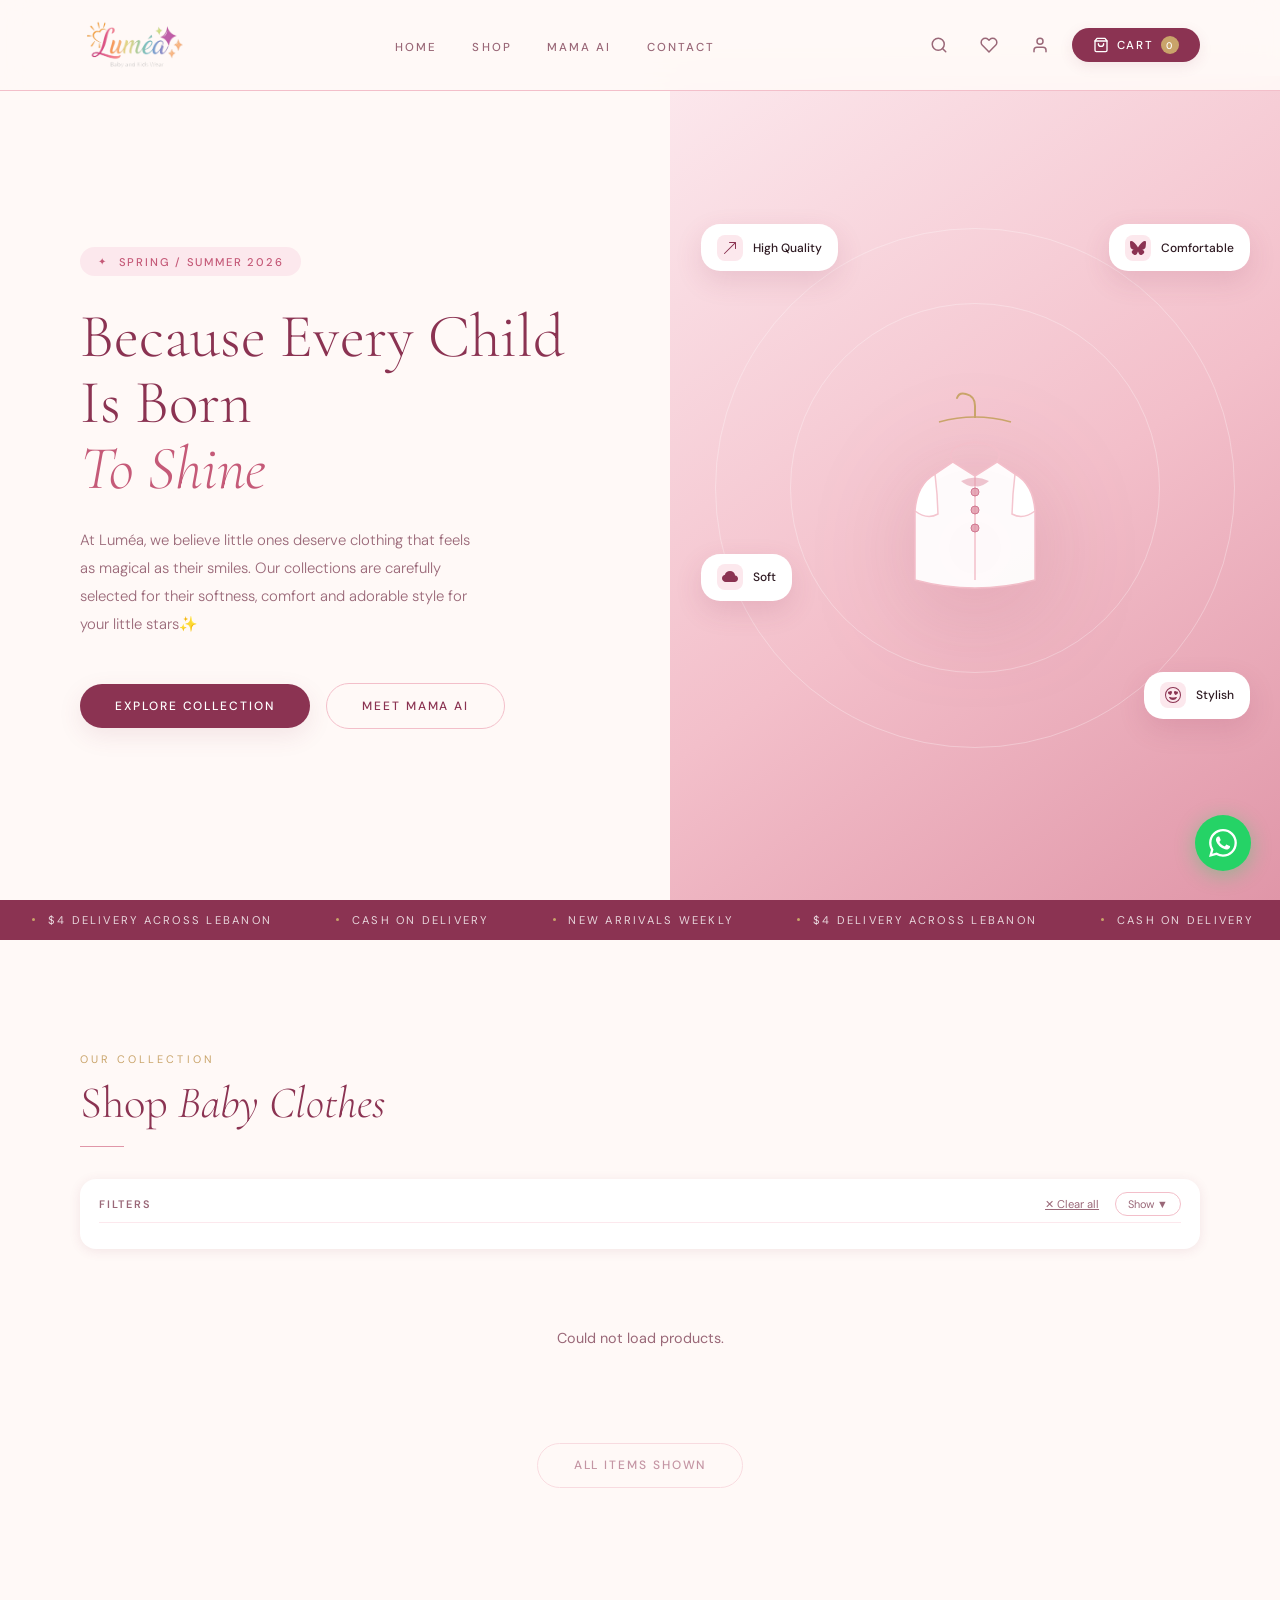
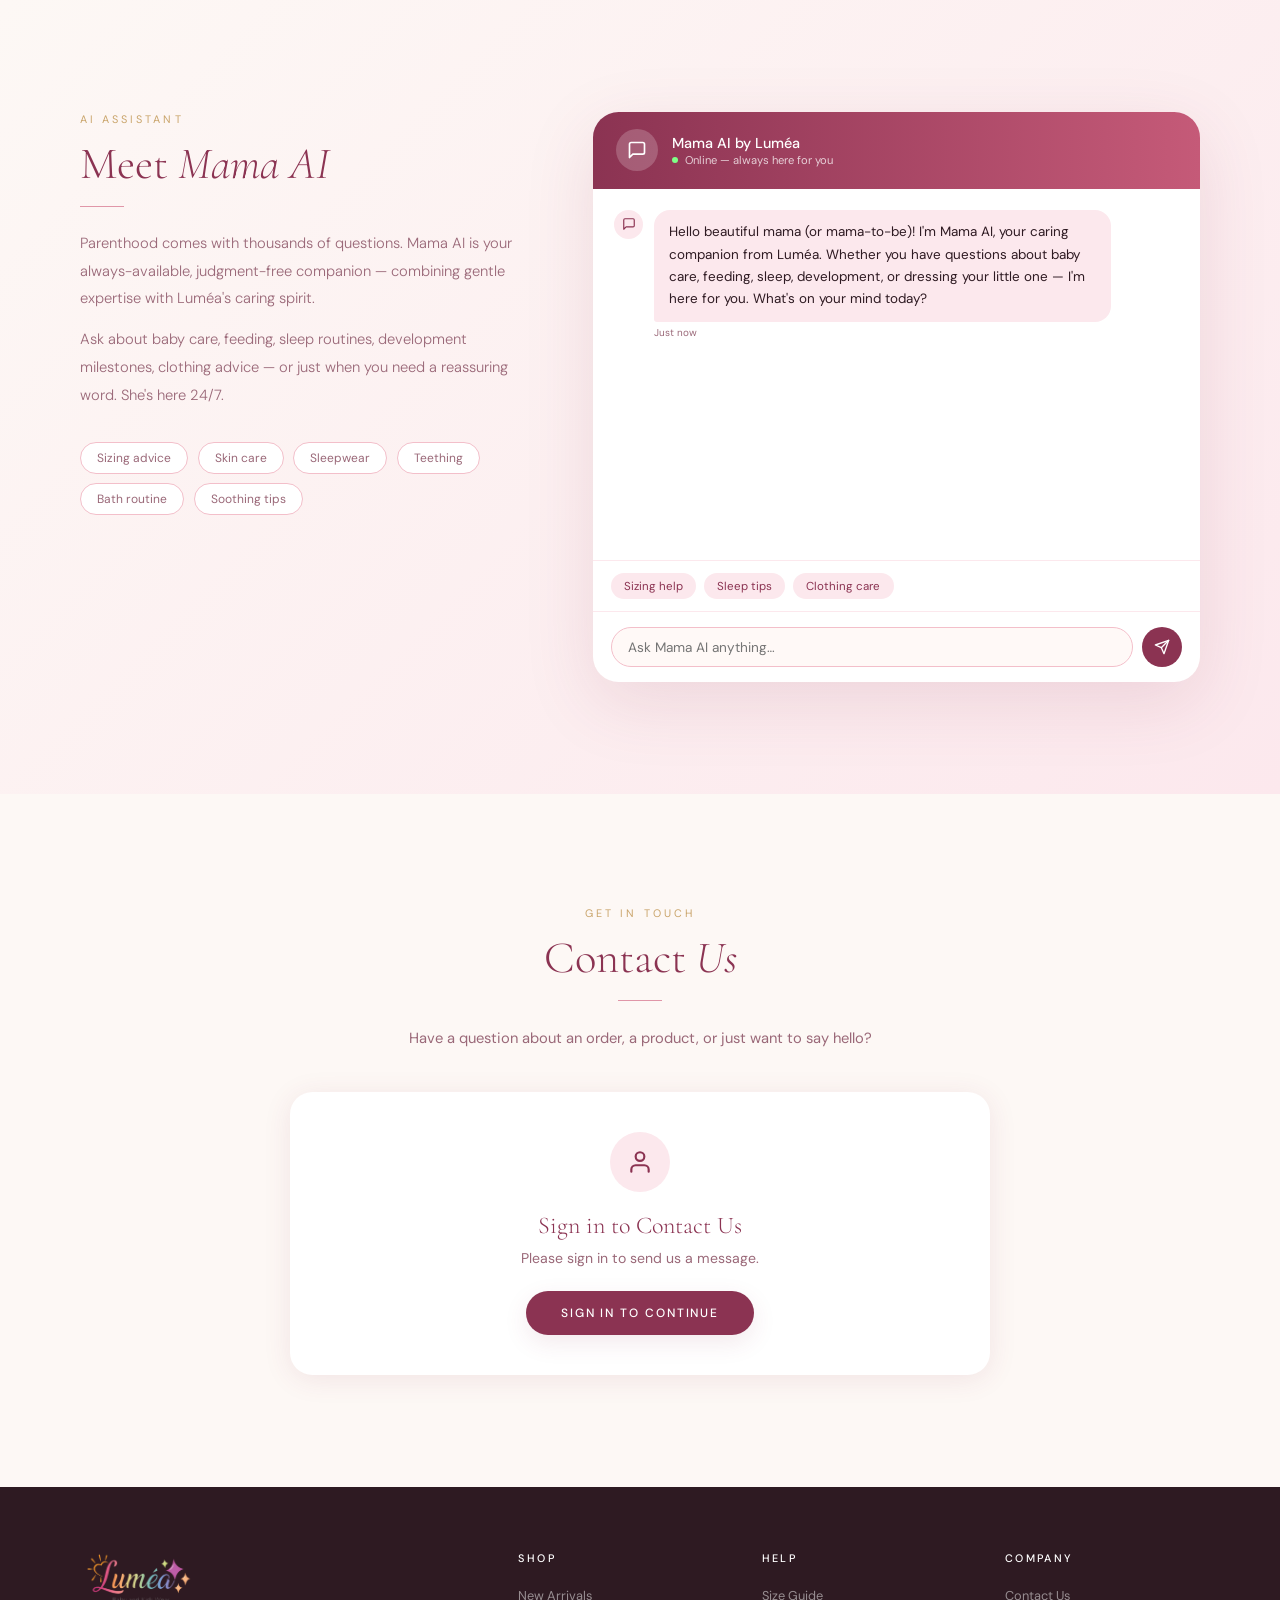
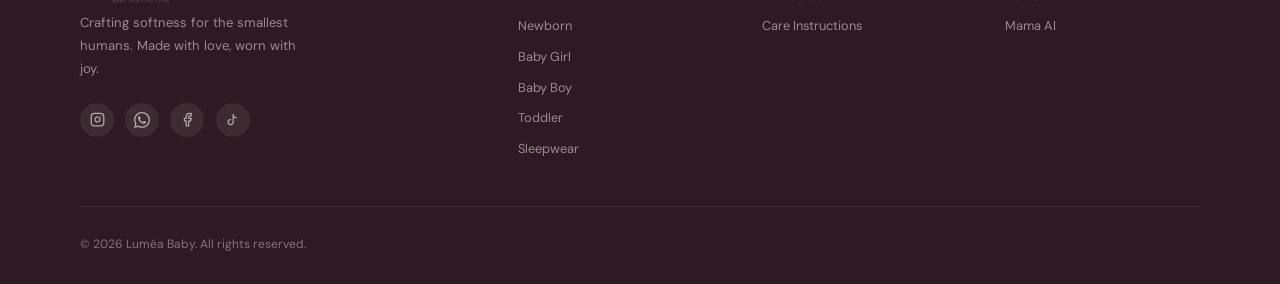
==== commit 51ad6ff2: "Updated version of the project" ====
--- a/lumea/index.html
+++ b/lumea/index.html
@@ -23,10 +23,6 @@
     <li><a href="#contact-sec">Contact</a></li>
   </ul>
   <div class="nav-right">
-    <button class="icon-btn" id="theme-btn" title="Toggle dark mode">
-      <svg id="theme-icon-moon" xmlns="http://www.w3.org/2000/svg" width="16" height="16" fill="currentColor" viewBox="0 0 16 16"><path d="M6 .278a.77.77 0 0 1 .08.858 7.2 7.2 0 0 0-.878 3.46c0 4.021 3.278 7.277 7.318 7.277q.792-.001 1.533-.16a.79.79 0 0 1 .81.316.73.73 0 0 1-.031.893A8.35 8.35 0 0 1 8.344 16C3.734 16 0 12.286 0 7.71 0 4.266 2.114 1.312 5.124.06A.75.75 0 0 1 6 .278"/></svg>
-      <svg id="theme-icon-sun" xmlns="http://www.w3.org/2000/svg" width="16" height="16" fill="currentColor" viewBox="0 0 16 16" style="display:none"><path d="M8 12a4 4 0 1 0 0-8 4 4 0 0 0 0 8M8 0a.5.5 0 0 1 .5.5v2a.5.5 0 0 1-1 0v-2A.5.5 0 0 1 8 0m0 13a.5.5 0 0 1 .5.5v2a.5.5 0 0 1-1 0v-2A.5.5 0 0 1 8 13m8-5a.5.5 0 0 1-.5.5h-2a.5.5 0 0 1 0-1h2a.5.5 0 0 1 .5.5M3 8a.5.5 0 0 1-.5.5h-2a.5.5 0 0 1 0-1h2A.5.5 0 0 1 3 8m10.657-5.657a.5.5 0 0 1 0 .707l-1.414 1.415a.5.5 0 1 1-.707-.708l1.414-1.414a.5.5 0 0 1 .707 0m-9.193 9.193a.5.5 0 0 1 0 .707L3.05 13.657a.5.5 0 0 1-.707-.707l1.414-1.414a.5.5 0 0 1 .707 0m9.193 2.121a.5.5 0 0 1-.707 0l-1.414-1.414a.5.5 0 0 1 .707-.707l1.414 1.414a.5.5 0 0 1 0 .707M4.464 4.465a.5.5 0 0 1-.707 0L2.343 3.05a.5.5 0 1 1 .707-.707l1.414 1.414a.5.5 0 0 1 0 .708"/></svg>
-    </button>
     <button class="icon-btn" id="nav-search-btn" title="Search">
       <svg xmlns="http://www.w3.org/2000/svg" width="18" height="18" viewBox="0 0 24 24" fill="none" stroke="currentColor" stroke-width="2" stroke-linecap="round" stroke-linejoin="round"><circle cx="11" cy="11" r="8"/><path d="m21 21-4.35-4.35"/></svg>
     </button>
--- a/lumea/style.css
+++ b/lumea/style.css
@@ -7,7 +7,13 @@
     *,*::before,*::after{box-sizing:border-box;margin:0;padding:0}
     html{color-scheme:only light}
     body{font-family:'DM Sans',-apple-system,BlinkMacSystemFont,'Segoe UI',Roboto,Arial,sans-serif;background:var(--warm);color:var(--text);overflow-x:hidden}
-    body:not(.dark){color-scheme:only light;background:#fff9f7!important;color:#2e1a22!important}
+    body{color-scheme:only light;background:#fff9f7!important;color:#2e1a22!important}
+    /* Samsung Internet / Android forced-dark rendering ignores color-scheme:only light
+       unless the page also declares its own prefers-color-scheme:dark styles — this
+       block gives it that signal so it stops re-coloring the page itself. */
+    @media (prefers-color-scheme: dark) {
+      body{background:#fff9f7!important;color:#2e1a22!important}
+    }
     ::-webkit-scrollbar{width:5px} ::-webkit-scrollbar-track{background:var(--blush)} ::-webkit-scrollbar-thumb{background:var(--dusty);border-radius:10px}
 
     /* NAV */
@@ -92,7 +98,7 @@
     /* WhatsApp float button */
     .wa-float{position:fixed;bottom:1.8rem;right:1.8rem;z-index:999;width:56px;height:56px;border-radius:50%;background:#25d366;display:flex;align-items:center;justify-content:center;box-shadow:0 4px 20px rgba(37,211,102,.4);transition:transform .2s,box-shadow .2s;text-decoration:none}
     .wa-float:hover{transform:scale(1.1);box-shadow:0 6px 28px rgba(37,211,102,.55)}
-    .p-card{background:white;border-radius:1.2rem;overflow:hidden;box-shadow:0 2px 16px var(--shadow);transition:transform .3s,box-shadow .3s;cursor:pointer;position:relative;animation:cardIn .3s ease both}
+    .p-card{background:white;border-radius:1.2rem;overflow:hidden;box-shadow:0 2px 16px var(--shadow);transition:transform .3s,box-shadow .3s;cursor:pointer;position:relative;animation:cardIn .3s ease both;display:flex;flex-direction:column}
     @keyframes cardIn{from{opacity:0;transform:translateY(12px)}to{opacity:1;transform:translateY(0)}}
     .p-card-oos{opacity:.75}
     .p-card-oos .p-img{filter:grayscale(30%)}
@@ -105,7 +111,7 @@
     .p-card:hover{transform:translateY(-6px);box-shadow:0 20px 50px rgba(139,51,82,.15)}
     .p-card:hover .p-acts{opacity:1;transform:translateY(0)}
     .p-card:hover .p-img{transform:scale(1.07)}
-    .p-img-box{overflow:hidden;aspect-ratio:3/3.5;position:relative}
+    .p-img-box{overflow:hidden;aspect-ratio:3/3.5;position:relative;flex-shrink:0}
     .p-img{width:100%;height:100%;display:block;transition:transform .5s ease;object-fit:cover}
     .p-wish-float{position:absolute;top:.55rem;right:.55rem;z-index:5;width:30px;height:30px;background:rgba(255,255,255,.92);border:none;border-radius:50%;cursor:pointer;display:flex;align-items:center;justify-content:center;box-shadow:0 2px 8px rgba(0,0,0,.18);color:var(--muted);transition:all .2s}
     .p-wish-float:hover,.p-wish-float.wished{color:var(--wine);background:white}
@@ -126,7 +132,7 @@
     .p-badge.new{background:#e8f5e9;color:#2e7d32}
     .p-badge.sale{background:#fce8ed;color:#8b3352}
     .p-badge.bestseller{background:#fff8e1;color:#f57f17}
-    .p-info{padding:1rem 1.1rem 1.3rem}
+    .p-info{padding:1rem 1.1rem 1.3rem;display:flex;flex-direction:column;flex:1}
     .p-name{font-family:'Cormorant Garamond',serif;font-size:1.05rem;font-weight:400;color:var(--text);margin-bottom:.4rem}
     .p-card-sizes{display:flex;flex-wrap:wrap;gap:.3rem;margin-bottom:.5rem}
     .p-card-size{font-size:.6rem;font-weight:500;letter-spacing:.06em;padding:.18rem .45rem;border:1.5px solid var(--rose);border-radius:.35rem;color:var(--muted);font-family:'DM Sans',sans-serif;cursor:pointer;transition:all .15s;user-select:none}
@@ -141,7 +147,7 @@
     .p-card-swatch:not(.active){box-shadow:none !important;border-color:rgba(0,0,0,.1) !important;transform:scale(1) !important}
     .p-card-swatch-more{font-size:.6rem;color:var(--muted);font-family:'DM Sans',sans-serif}
     .p-size{font-size:.68rem;letter-spacing:.1em;text-transform:uppercase;color:var(--muted)}
-    .p-row{display:flex;justify-content:space-between;align-items:center;margin-top:.4rem}
+    .p-row{display:flex;justify-content:space-between;align-items:center;margin-top:auto;padding-top:.4rem}
     .p-price{font-size:1rem;font-weight:500;color:var(--wine)}
     .p-old{font-size:.78rem;color:#ccc;text-decoration:line-through;margin-left:.3rem}
     .view-all{text-align:center;margin-top:3rem}
@@ -544,168 +550,15 @@
     .lb-close{position:absolute;top:1.5rem;right:1.5rem;background:rgba(255,255,255,.15);border:none;color:white;width:44px;height:44px;border-radius:50%;cursor:pointer;font-size:1.3rem;display:flex;align-items:center;justify-content:center;transition:background .2s}
     .lb-close:hover{background:rgba(255,255,255,.3)}
     @media(max-width:768px){.pd-grid{grid-template-columns:1fr;gap:2rem}}
-    /* ── Dark Mode ── */
-    body.dark {
-      --blush:#2e1a22; --rose:#4a2535; --dusty:#7a3f58; --deep-rose:#c55a78;
-      --wine:#e096a8; --cream:#1a0f14; --warm:#150b10; --text:#f5e6ec;
-      --muted:#c9a4b4; --gold:#e0b87a; --shadow:rgba(0,0,0,.4);
-    }
-    body.dark nav { background: rgba(21,11,16,.95); border-color:#2e1a22; }
-    body.dark .p-card { background: #1e1118; }
-    body.dark .p-info { background: #1e1118; }
-    body.dark .p-name { color: #f5e6ec; }
-    body.dark .p-price { color: #e096a8; }
-    body.dark .p-card-size { border-color: #4a2535; color: #9a6878; }
-    body.dark .p-card-size-more { background: #2e1a22; border-color: #2e1a22; color: #9a6878; }
-    body.dark .p-card-swatch { border-color: rgba(255,255,255,.25) !important; box-shadow: 0 0 0 1px rgba(255,255,255,.15) !important; }
-    body.dark .p-card-swatch.active { border-color: var(--wine) !important; box-shadow: 0 0 0 2px rgba(255,255,255,.3) inset !important; }
-    body.dark .color-circle { box-shadow: 0 0 0 1.5px rgba(255,255,255,.3), 0 2px 8px rgba(0,0,0,.4) !important; }
-    body.dark .auth-card, body.dark .chat-win, body.dark .order-summary { background: #1e1118; }
-    body.dark .fm-input { background: #2a1520; color: var(--text); border-color: var(--rose); }
-    body.dark .fm-input::placeholder { color: var(--muted); }
-    body.dark .fm-input:not(:placeholder-shown) { background: #3a1f2e; border-color: var(--dusty); }
-    body.dark .fm-input:-webkit-autofill,
-    body.dark .fm-input:-webkit-autofill:hover,
-    body.dark .fm-input:-webkit-autofill:focus{-webkit-box-shadow:0 0 0 1000px #3a1f2e inset!important;box-shadow:0 0 0 1000px #3a1f2e inset!important;-webkit-text-fill-color:var(--text)!important;border-color:var(--dusty)!important}
-    body.dark .page-modal { background: #150b10; }
-    body.dark .pm-nav { background: rgba(21,11,16,.95); border-color:#2e1a22; }
-    body.dark .pm-body { background: #150b10; }
-    body.dark .pm-title { color: #f5e6ec; }
-    body.dark .pm-sub { color: var(--muted); }
-    body.dark .acc-sidebar { background: #1e1118; border: 1px solid #2e1a22; }
-    body.dark .acc-content { background: transparent; }
-    body.dark .acc-section { background: #1e1118; border: 1px solid #2e1a22; box-shadow: none; }
-    body.dark .acc-sec-title { color: #f5e6ec; border-bottom-color: #2e1a22; }
-    body.dark footer { background: #0d0508; }
-    /* Filter bar dark */
-    body.dark .filters-bar{background:#1e1118;box-shadow:none;border:1px solid #2e1a22}
-    body.dark .filters-bar-top{border-bottom-color:#2e1a22}
-    body.dark .filters-bar-title{color:#9a6878}
-    body.dark .fc-clear-all{color:#9a6878}
-    body.dark .fc-clear-all:hover{color:#e096a8}
-    body.dark .fc-toggle{border-color:#4a2535;color:#c9a4b4}
-    body.dark .fc-toggle:hover{border-color:#e096a8;color:#e096a8}
-    body.dark .filter-label{color:#9a6878}
-    body.dark .fc{border-color:#4a2535;color:#c9a4b4;background:transparent}
-    body.dark .fc:hover{border-color:#e096a8;color:#e096a8}
-    body.dark .fc.active{background:#e096a8;color:#150b10;border-color:#e096a8}
-    /* Cart overlay dark */
-    body.dark .cart-overlay { background: #1e1118; }
-    body.dark .cart-title { color: #f5e6ec; }
-    body.dark .cart-item-name { color: #f5e6ec; }
-    body.dark .cart-item-sub { color: #c9a4b4; }
-    body.dark .cart-total-label, body.dark .cart-total-val { color: #f5e6ec; }
-    body.dark .cart-line { border-color: #2e1a22; }
-    /* Search overlay dark */
-    body.dark .search-overlay { background: #1e1118; }
-    body.dark .search-inp { background: #2a1520; color: #f5e6ec; border-color: #4a2535; }
-    /* Checkout dark */
-    body.dark .checkout-grid { background: #150b10; }
-    body.dark .checkout-left, body.dark .checkout-right { background: #1e1118; border-radius:1rem; padding:1rem; }
-    body.dark .order-summary { background: #1e1118; border-color: #4a2535; }
-    body.dark .os-title { color: #f5e6ec; }
-    body.dark .os-row span { color: #c9a4b4; }
-    body.dark .os-row.total span { color: #f5e6ec; }
-    /* Wishlist & account dark */
-    body.dark .acc-menu-item { color: #c9a4b4; }
-    body.dark .acc-menu-item:hover, body.dark .acc-menu-item.active { background: #2e1a22; color: #f5e6ec; }
-    body.dark .info-row { border-color: #2e1a22; }
-    body.dark .info-key { color: #c9a4b4; }
-    body.dark .info-val { color: #f5e6ec; }
-    /* Chat dark */
-    body.dark .chat-hd { background: #2a1520; }
-    body.dark .bub { background: #2a1520; color: #f5e6ec; }
-    body.dark .msg.user .bub { background: #e096a8; color: #150b10; }
-    body.dark .chat-inp { background: #2a1520; color: #f5e6ec; border-color: #4a2535; }
-    body.dark .chip { background: #2a1520; color: #c9a4b4; border-color: #4a2535; }
-
     /* ── Size filter panel ── */
 
     .f-btn-clear { border-color: #e74c3c !important; color: #e74c3c !important; }
     .f-btn-clear:hover { background: #ffeaea !important; }
     .size-chip { padding:.28rem .7rem; border-radius:3rem; border:1.5px solid var(--rose); background:white; font-family:'DM Sans',sans-serif; font-size:.7rem; font-weight:500; color:var(--muted); cursor:pointer; transition:all .15s; }
     .size-chip.active { background:var(--wine); color:white; border-color:var(--wine); }
-    /* Hero pips dark */
-    body.dark .hero-pip { background: #1e1118; color: #f5e6ec; box-shadow: 0 10px 28px rgba(0,0,0,.4); }
-    body.dark .pip-ico { background: #2a1520; }
-    /* Mama AI pills dark */
-    body.dark .pill { background: #1e1118; border-color: #4a2535; color: #c9a4b4; }
-    body.dark .pill:hover { background: #e096a8; color: #150b10; border-color: #e096a8; }
-    /* Contact form dark */
-    body.dark #contact-form-wrap { background: #1e1118 !important; }
-    body.dark #contact-signin-prompt { background: #1e1118 !important; }
-    body.dark #contact-form-wrap * { color: #f5e6ec; }
-    body.dark #contact-form-wrap .fm-label { color: #c9a4b4; }
-    /* Features strip dark */
-    body.dark .feat-strip { background: #1a0f14; }
-    body.dark .feat { border-color: #2e1a22; }
-    body.dark .feat-t { color: #f5e6ec; }
-    body.dark .feat-d { color: #c9a4b4; }
-    body.dark .feat-ico { color: #e096a8; }
-    /* Section headings dark */
-    body.dark .sec-h { color: #f5e6ec; }
-    body.dark .sec-h em { color: #e096a8; }
-    body.dark .sec-eye { color: #c9a4b4; }
-    body.dark .mama-body { color: #c9a4b4; }
-    /* Hero dark */
-    body.dark .hero-tag { color: #c9a4b4; border-color: #4a2535; background: #1e1118; }
-    body.dark .hero-h1 { color: #f5e6ec; }
-    body.dark .hero-h1 em { color: #e096a8; }
-    body.dark .hero-p { color: #c9a4b4; }
-    body.dark .trust-num { color: #f5e6ec; }
-    body.dark .trust-lbl { color: #c9a4b4; }
-    body.dark .hero-ring { border-color: rgba(224,150,168,.12); }
-    /* Marquee dark */
-    body.dark .marquee-bar { background: #1a0f14; }
-    body.dark .m-item { color: #c9a4b4; }
-    /* Product cards dark */
-    body.dark .p-price { color: #e096a8; }
-    body.dark .p-old { color: #7a5060; }
-    body.dark .p-size { color: #7a5060; }
-    body.dark .p-name { color: #f5e6ec; }
-    /* Shop section dark */
-    body.dark #shop { background: #150b10; }
-    body.dark #mama-ai { background: #150b10; }
-    body.dark #contact-sec { background: #1a0f14 !important; }
-    /* Size selector buttons dark mode */
-    /* Size buttons dark — selected class protects pink state */
-    body.dark #pd-selectors button:not(.size-selected):not(.color-circle) { background: #1e1118; border-color: #4a2535; }
-    body.dark #pd-selectors button:not(.size-selected):not(.color-circle) span:first-child { color: #f5e6ec; }
-    body.dark #pd-selectors button:not(.size-selected):not(.color-circle) span:last-child { color: #c9a4b4; }
-    body.dark #pd-selectors button.size-selected { background: #e096a8 !important; border-color: #e096a8 !important; }
-    body.dark #pd-selectors button.size-selected span { color: white !important; }
-    body.dark #pd-selectors button[style*="border-radius:50%"]:not(.color-circle) { background: #1e1118; border-color: #4a2535; color: #e096a8; }
-    /* Quantity label and display dark */
-    body.dark #pd-selectors div[style*="font-size:1.1rem"] { color: #f5e6ec !important; }
-    /* Cart overlay dark */
-    body.dark .cart-overlay, body.dark [id*="cart-panel"], body.dark .overlay-panel { background: #1e1118 !important; }
-    body.dark .cart-overlay * { color: #f5e6ec; }
-    /* Add to Cart button — always dark burgundy regardless of mode */
-    body.dark .pd-add-btn { background: #8b3352 !important; color: white !important; }
-    body.dark .pd-add-btn:hover { background: #c55a78 !important; }
-    body.dark .pd-wish-btn { background: #1e1118 !important; border-color: #4a2535 !important; }
-    /* ── Dark Mode fixes ── */
     /* Color circle buttons — never override their background */
     .color-circle { outline: none; }
     #pd-selectors button.color-circle { min-width: unset !important; padding: 0 !important; }
-    /* Fix dark mode overriding color circle background */
-    body.dark #pd-selectors button.color-circle { background: transparent !important; border-color: transparent !important; }
-
-    /* Fix: overlay panels (cart, wishlist, search) dark mode */
-    body.dark [style*="background:var(--warm)"] { background: #1e1118 !important; }
-    body.dark [style*="background: var(--warm)"] { background: #1e1118 !important; }
-    body.dark [style*="color:var(--text)"] { color: #f5e6ec !important; }
-    body.dark [style*="color:var(--muted)"] { color: #c9a4b4 !important; }
-    body.dark [style*="color:var(--wine)"] { color: #e096a8 !important; }
-    body.dark [style*="border-bottom:1px solid var(--blush)"] { border-color: #2e1a22 !important; }
-
-    /* Fix: product detail page dark background */
-    body.dark .pd-grid { background: #150b10; }
-    body.dark .pd-meta { background: #1e1118; }
-    body.dark .pd-name { color: #f5e6ec; }
-    body.dark .pd-desc { color: #c9a4b4; }
-    body.dark #pd-stock-row { color: #c9a4b4; }
-    body.dark #pd-clear-btn { color: #c9a4b4 !important; }
 
     /* Fix: tablet product cards missing action bar */
     @media(max-width:1024px) and (min-width:641px) {
